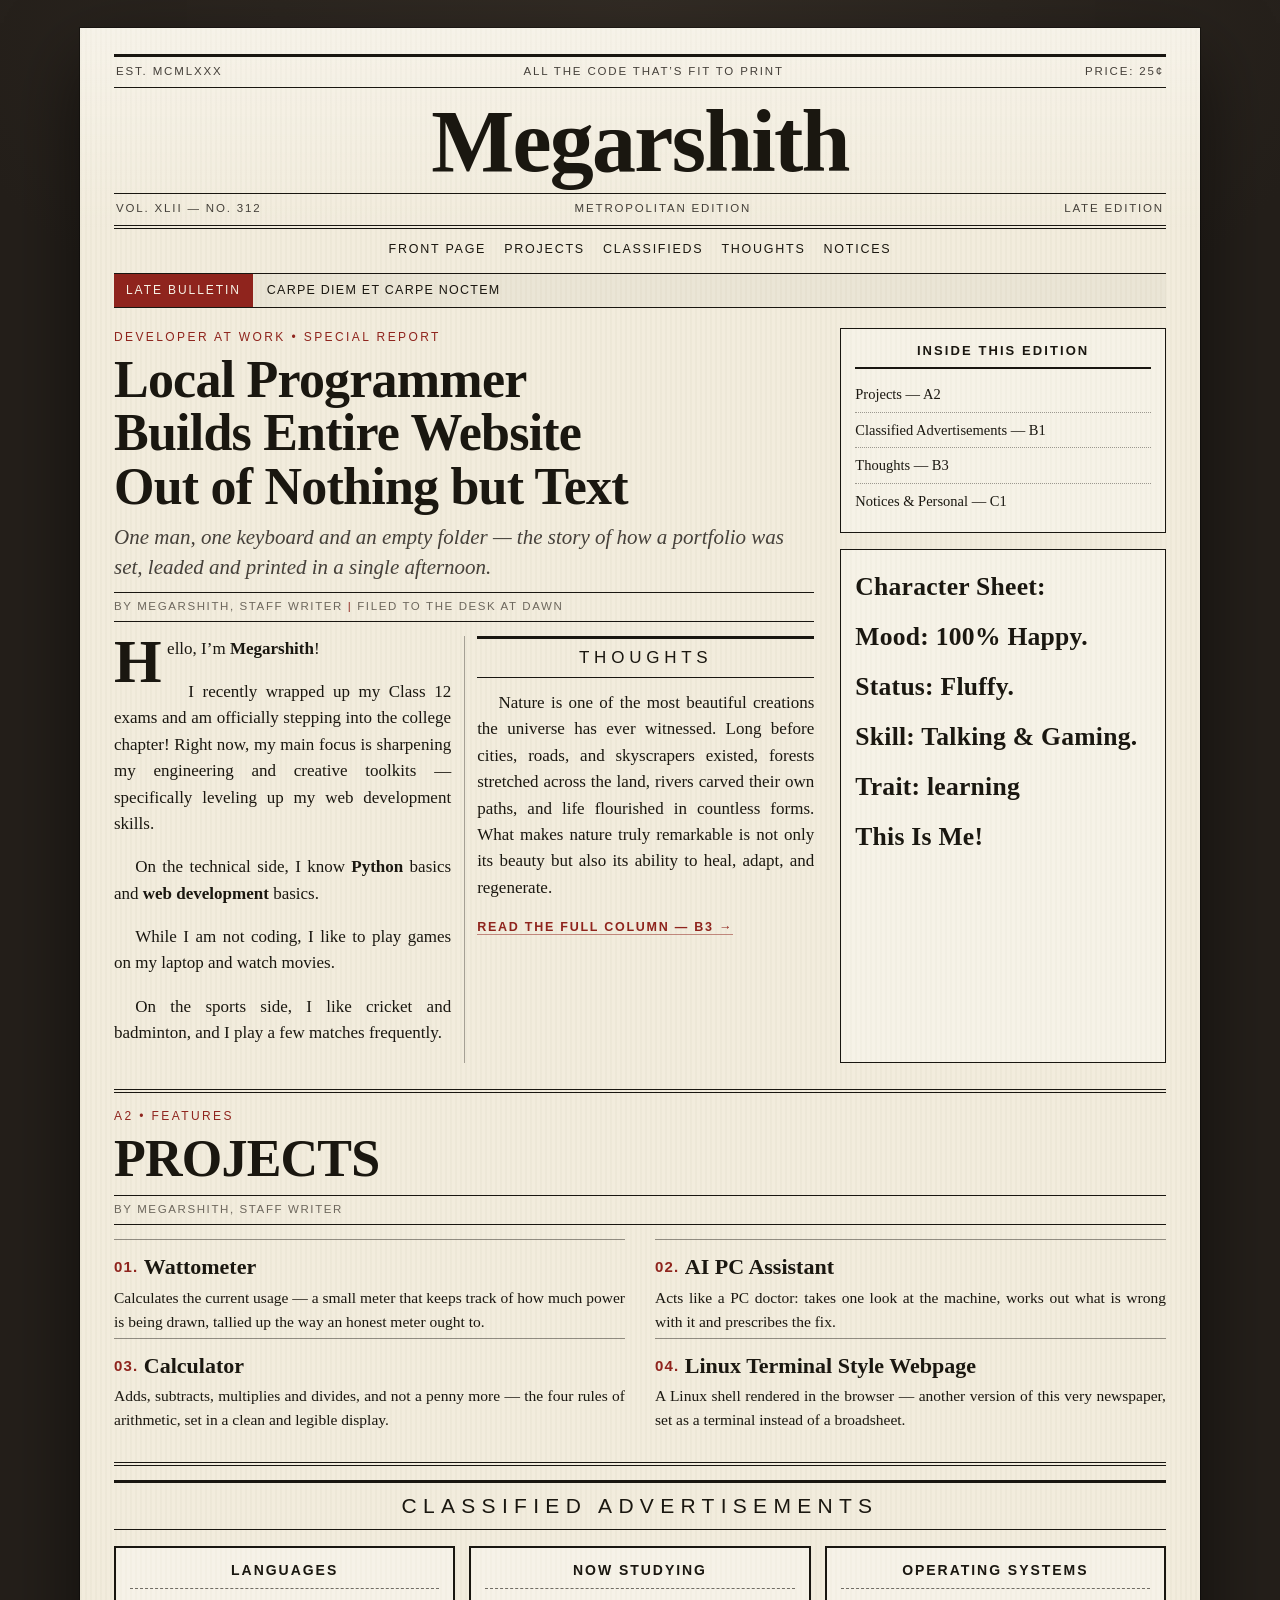
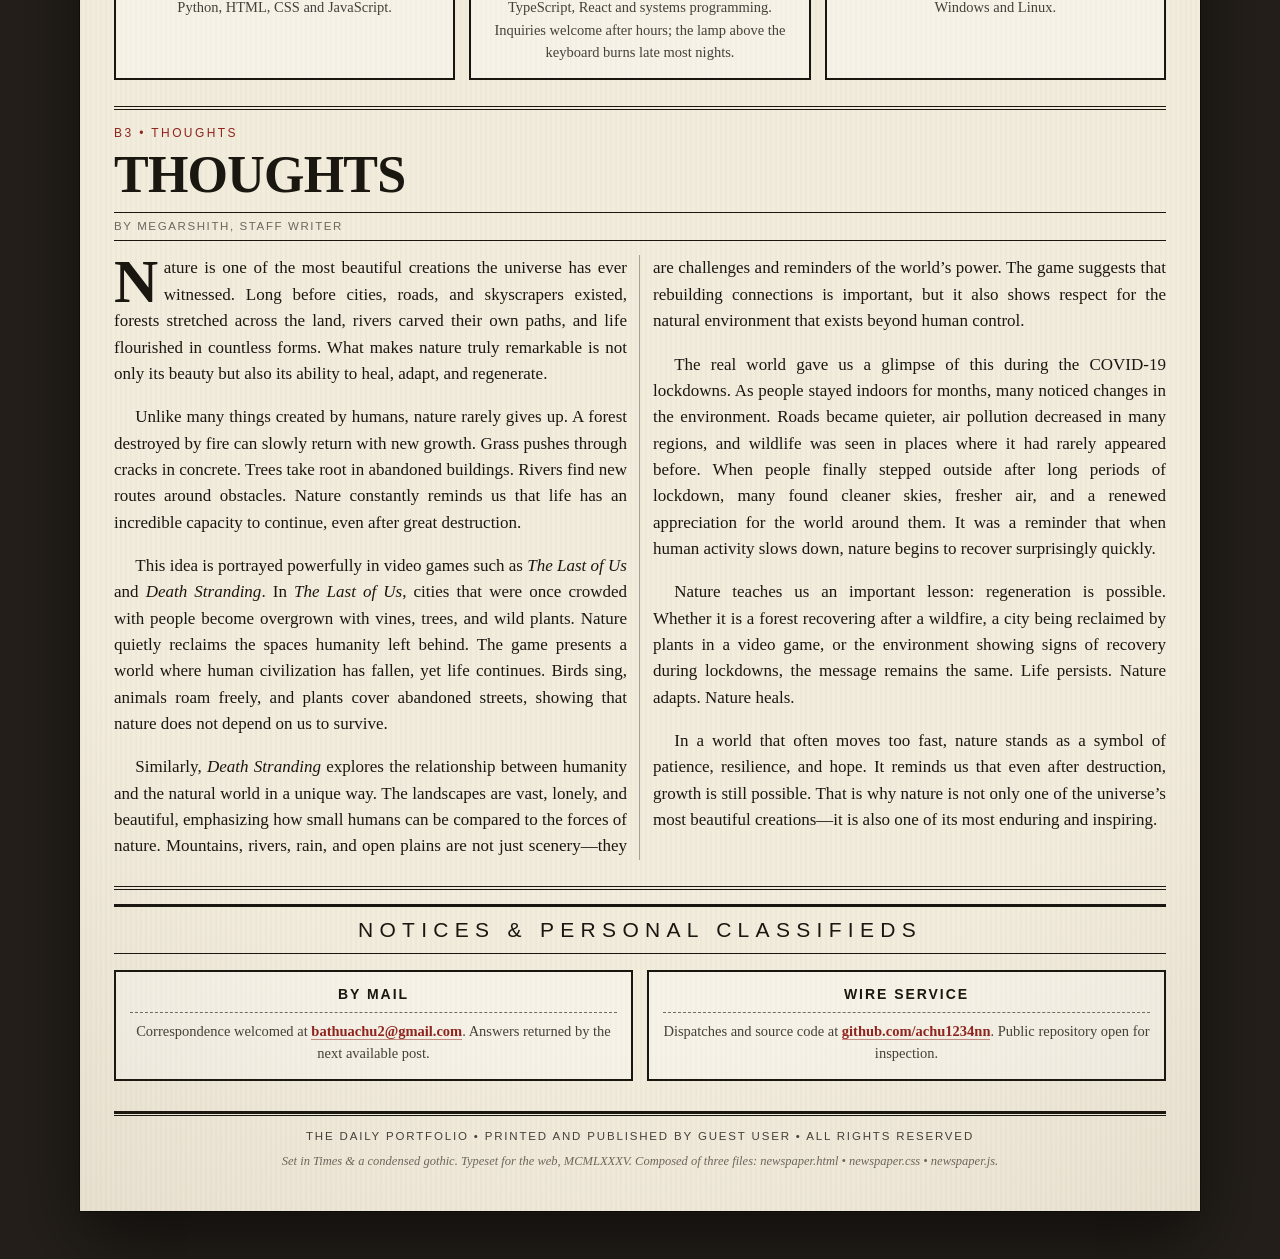
==== index.html @ 81333872 "Add files via upload" ====
<!DOCTYPE html>
<html lang="en">
<head>
  <meta charset="UTF-8" />
  <meta name="viewport" content="width=device-width, initial-scale=1.0" />
  <meta name="description" content="The Daily Portfolio — a portfolio set as an 1980s newspaper." />
  <title>The Daily Portfolio — Late Edition</title>
  <link rel="stylesheet" href="newspaper.css" />
</head>
<body>
  <div class="paper">

    <!-- ============================== MASTHEAD ============================== -->
    <header class="masthead">
      <div class="masthead-rule">
        <span>EST. MCMLXXX</span>
        <span class="center">ALL THE CODE THAT&rsquo;S FIT TO PRINT</span>
        <span>PRICE: 25&cent;</span>
      </div>
      <h1>Megarshith</h1>
      <div class="masthead-sub">
        <span>VOL. XLII &mdash; NO. 312</span>
        <span class="center">METROPOLITAN EDITION</span>
        <span>LATE EDITION</span>
      </div>
    </header>

    <nav class="nav" aria-label="Sections">
      <a href="#front-page">Front Page</a>
      <a href="#projects">Projects</a>
      <a href="#skills">Classifieds</a>
      <a href="#thoughts">Thoughts</a>
      <a href="#contact">Notices</a>
    </nav>

    <!-- ============================ LATE BULLETIN ============================ -->
    <div class="ticker">
      <span class="ticker-label">LATE BULLETIN</span>
      <div class="ticker-window">
        <span class="ticker-text" id="ticker">LOADING THE WIRE&hellip;</span>
      </div>
    </div>

    <main class="page">

      <!-- ============================= LEAD STORY ============================ -->
      <section class="lead" id="front-page">
        <div class="kicker">DEVELOPER AT WORK &bull; SPECIAL REPORT</div>
        <h2 class="headline">Local Programmer Builds Entire Website Out of Nothing but Text</h2>
        <p class="deck">One man, one keyboard and an empty folder &mdash; the story of how a
          portfolio was set, leaded and printed in a single afternoon.</p>
        <div class="byline">By MEGARSHITH, Staff Writer <span class="bar">|</span> Filed to the Desk at Dawn</div>

        <div class="columns">

          <!-- ======================= LEFT COLUMN: ABOUT ======================= -->
          <div class="col">
            <p class="lede">Hello, I&rsquo;m <strong>Megarshith</strong>!</p>

            <p>I recently wrapped up my Class 12 exams and am officially stepping into the college
              chapter! Right now, my main focus is sharpening my engineering and creative
              toolkits &mdash; specifically leveling up my web development skills.</p>

            <p>On the technical side, I know <strong>Python</strong> basics and
              <strong>web development</strong> basics.</p>

            <p>While I am not coding, I like to play games on my laptop and watch movies.</p>

            <p>On the sports side, I like cricket and badminton, and I play a few matches
              frequently.</p>
          </div>

          <!-- ============ RIGHT COLUMN: THOUGHTS (OVERVIEW) ============ -->
          <div class="col">
            <div class="col-head">Thoughts</div>

            <p>Nature is one of the most beautiful creations the universe has ever witnessed.
              Long before cities, roads, and skyscrapers existed, forests stretched across the
              land, rivers carved their own paths, and life flourished in countless forms. What
              makes nature truly remarkable is not only its beauty but also its ability to heal,
              adapt, and regenerate.</p>

            <p class="read-more"><a href="#thoughts">Read the full column &mdash; B3 &rarr;</a></p>
          </div>

        </div>
      </section>

      <!-- ================================ RAIL =============================== -->
      <aside class="rail">
        <div class="box">
          <h3>Inside This Edition</h3>
          <ul class="index-list">
            <li>Projects &mdash; A2</li>
            <li>Classified Advertisements &mdash; B1</li>
            <li>Thoughts &mdash; B3</li>
            <li>Notices &amp; Personal &mdash; C1</li>
          </ul>
        </div>

        <div class="box fill">
          <strong>Character Sheet:<br>
          Mood: 100% Happy.<br>
          Status: Fluffy.<br>
          Skill: Talking &amp; Gaming.<br>
          Trait: learning<br>
          This Is Me!<br>
          </strong>
        </div>

      </aside>

      <!-- ============================== PROJECTS ============================= -->
      <section class="story" id="projects">
        <div class="kicker">A2 &bull; FEATURES</div>
        <h2 class="headline">PROJECTS</h2>
        <div class="byline">By MEGARSHITH, Staff Writer</div>

        <ol class="project-list">
          <li>
            <h3>Wattometer</h3>
            <p>Calculates the current usage &mdash; a small meter that keeps track of how much
              power is being drawn, tallied up the way an honest meter ought to.</p>
          </li>
          <li>
            <h3>AI PC Assistant</h3>
            <p>Acts like a PC doctor: takes one look at the machine, works out what is wrong
              with it and prescribes the fix.</p>
          </li>
          <li>
            <h3>Calculator</h3>
            <p>Adds, subtracts, multiplies and divides, and not a penny more &mdash; the four
              rules of arithmetic, set in a clean and legible display.</p>
          </li>
          <li>
            <h3>Linux Terminal Style Webpage</h3>
            <p>A Linux shell rendered in the browser &mdash; another version of this very
              newspaper, set as a terminal instead of a broadsheet.</p>
          </li>
        </ol>
      </section>

      <!-- ============================= CLASSIFIEDS =========================== -->
      <section class="classifieds" id="skills">
        <div class="section-head"><span>CLASSIFIED ADVERTISEMENTS</span></div>
        <div class="ads">
          <div class="ad">
            <h4>LANGUAGES</h4>
            <p>Python, HTML, CSS and JavaScript.</p>
          </div>
          <div class="ad">
            <h4>NOW STUDYING</h4>
            <p>TypeScript, React and systems programming. Inquiries welcome after hours; the lamp
              above the keyboard burns late most nights.</p>
          </div>
          <div class="ad">
            <h4>OPERATING SYSTEMS</h4>
            <p>Windows and Linux.</p>
          </div>
        </div>
      </section>

      <!-- ============================== THOUGHTS ============================= -->
      <section class="story" id="thoughts">
        <div class="kicker">B3 &bull; THOUGHTS</div>
        <h2 class="headline">THOUGHTS</h2>
        <div class="byline">By MEGARSHITH, Staff Writer</div>

        <div class="thoughts-body">
          <p>Nature is one of the most beautiful creations the universe has ever witnessed. Long
            before cities, roads, and skyscrapers existed, forests stretched across the land,
            rivers carved their own paths, and life flourished in countless forms. What makes
            nature truly remarkable is not only its beauty but also its ability to heal, adapt,
            and regenerate.</p>

          <p>Unlike many things created by humans, nature rarely gives up. A forest destroyed by
            fire can slowly return with new growth. Grass pushes through cracks in concrete.
            Trees take root in abandoned buildings. Rivers find new routes around obstacles.
            Nature constantly reminds us that life has an incredible capacity to continue, even
            after great destruction.</p>

          <p>This idea is portrayed powerfully in video games such as <em>The Last of Us</em> and
            <em>Death Stranding</em>. In <em>The Last of Us</em>, cities that were once crowded
            with people become overgrown with vines, trees, and wild plants. Nature quietly
            reclaims the spaces humanity left behind. The game presents a world where human
            civilization has fallen, yet life continues. Birds sing, animals roam freely, and
            plants cover abandoned streets, showing that nature does not depend on us to
            survive.</p>

          <p>Similarly, <em>Death Stranding</em> explores the relationship between humanity and
            the natural world in a unique way. The landscapes are vast, lonely, and beautiful,
            emphasizing how small humans can be compared to the forces of nature. Mountains,
            rivers, rain, and open plains are not just scenery&mdash;they are challenges and
            reminders of the world&rsquo;s power. The game suggests that rebuilding connections
            is important, but it also shows respect for the natural environment that exists
            beyond human control.</p>

          <p>The real world gave us a glimpse of this during the COVID-19 lockdowns. As people
            stayed indoors for months, many noticed changes in the environment. Roads became
            quieter, air pollution decreased in many regions, and wildlife was seen in places
            where it had rarely appeared before. When people finally stepped outside after long
            periods of lockdown, many found cleaner skies, fresher air, and a renewed
            appreciation for the world around them. It was a reminder that when human activity
            slows down, nature begins to recover surprisingly quickly.</p>

          <p>Nature teaches us an important lesson: regeneration is possible. Whether it is a
            forest recovering after a wildfire, a city being reclaimed by plants in a video
            game, or the environment showing signs of recovery during lockdowns, the message
            remains the same. Life persists. Nature adapts. Nature heals.</p>

          <p>In a world that often moves too fast, nature stands as a symbol of patience,
            resilience, and hope. It reminds us that even after destruction, growth is still
            possible. That is why nature is not only one of the universe&rsquo;s most beautiful
            creations&mdash;it is also one of its most enduring and inspiring.</p>
        </div>
      </section>

      <!-- ============================== CONTACT ============================== -->
      <section class="contact" id="contact">
        <div class="section-head"><span>NOTICES &amp; PERSONAL CLASSIFIEDS</span></div>
        <div class="ads">
          <div class="ad notice">
            <h4>BY MAIL</h4>
            <p>Correspondence welcomed at
              <a href="mailto:bathuachu2@gmail.com">bathuachu2@gmail.com</a>. Answers returned by the
              next available post.</p>
          </div>
          <div class="ad notice">
            <h4>WIRE SERVICE</h4>
            <p>Dispatches and source code at
              <a href="https://github.com/achu1234nn" target="_blank" rel="noopener noreferrer">github.com/achu1234nn</a>.
              Public repository open for inspection.</p>
          </div>
        </div>
      </section>

    </main>

    <!-- =============================== FOOTER =============================== -->
    <footer class="footer">
      <div class="footer-rule"></div>
      <p>THE DAILY PORTFOLIO &bull; PRINTED AND PUBLISHED BY GUEST USER &bull; ALL RIGHTS RESERVED</p>
      <p class="small">Set in Times &amp; a condensed gothic. Typeset for the web, MCMLXXXV.
        Composed of three files: newspaper.html &bull; newspaper.css &bull; newspaper.js.</p>
    </footer>

  </div>

  <script src="newspaper.js"></script>
</body>
</html>
---- newspaper.css ----
/* ============================================================
   The Daily Portfolio — 1980s newspaper theme
   ============================================================ */

:root {
  --ink: #1a1710;
  --ink-soft: #45403a;
  --ink-faint: #6d675d;
  --paper: #f2ecdd;
  --paper-2: #ebe4d3;
  --rule: #191610;
  --stamp: #8f241d;
  --desk: #241f1a;

  --serif: Georgia, "Times New Roman", Times, serif;
  --gothic: Impact, Haettenschweiler, "Franklin Gothic Medium",
    "Arial Narrow", "Arial Narrow Bold", sans-serif;
}

* { box-sizing: border-box; }

html { scroll-behavior: smooth; }

body {
  margin: 0;
  padding: 28px 16px 48px;
  background:
    radial-gradient(1200px 700px at 50% 0%, #322b24 0%, var(--desk) 60%),
    var(--desk);
  color: var(--ink);
  font-family: var(--serif);
  font-size: 17px;
  line-height: 1.55;
  -webkit-font-smoothing: antialiased;
}

::selection { background: rgba(143, 36, 29, 0.25); }

a { color: var(--ink); }

/* --------------------------------- PAPER --------------------------------- */
.paper {
  max-width: 1120px;
  margin: 0 auto;
  padding: 26px 34px 34px;
  background:
    linear-gradient(180deg, rgba(255, 255, 255, 0.35), transparent 200px),
    repeating-linear-gradient(90deg, rgba(120, 105, 70, 0.035) 0 2px, transparent 2px 5px),
    var(--paper);
  box-shadow:
    0 30px 70px rgba(0, 0, 0, 0.55),
    0 0 0 1px rgba(0, 0, 0, 0.35);
  position: relative;
}

.paper::after {
  content: "";
  position: absolute;
  inset: 0;
  pointer-events: none;
  background: radial-gradient(120% 90% at 50% 40%, transparent 60%, rgba(90, 75, 45, 0.16) 100%);
}

/* -------------------------------- MASTHEAD ------------------------------- */
.masthead { text-align: center; }

.masthead-rule,
.masthead-sub {
  display: flex;
  justify-content: space-between;
  align-items: center;
  gap: 12px;
  font-family: var(--gothic);
  font-size: 11.5px;
  letter-spacing: 0.16em;
  text-transform: uppercase;
  color: var(--ink-soft);
}

.masthead-rule {
  border-top: 3px solid var(--rule);
  border-bottom: 1px solid var(--rule);
  padding: 6px 2px;
}

.masthead-sub {
  border-top: 1px solid var(--rule);
  border-bottom: 4px double var(--rule);
  padding: 6px 2px 7px;
}

.center { flex: 1; text-align: center; }

.masthead h1 {
  margin: 12px 0 10px;
  font-size: clamp(42px, 8vw, 88px);
  line-height: 0.95;
  font-weight: 700;
  letter-spacing: -0.02em;
  text-transform: none;
}

/* ---------------------------------- NAV ---------------------------------- */
.nav {
  display: flex;
  flex-wrap: wrap;
  align-items: center;
  justify-content: center;
  gap: 4px 18px;
  padding: 9px 0;
  border-bottom: 1px solid var(--rule);
  font-family: var(--gothic);
  font-size: 12.5px;
  letter-spacing: 0.14em;
  text-transform: uppercase;
}

.nav a {
  text-decoration: none;
  padding: 2px 0;
  border-bottom: 2px solid transparent;
  transition: border-color 0.15s ease, color 0.15s ease;
}

.nav a:hover,
.nav a:focus-visible {
  color: var(--stamp);
  border-bottom-color: var(--stamp);
  outline: none;
}

/* --------------------------------- TICKER -------------------------------- */
.ticker {
  display: flex;
  align-items: stretch;
  border-bottom: 1px solid var(--rule);
  background: rgba(0, 0, 0, 0.03);
}

.ticker-label {
  font-family: var(--gothic);
  font-size: 12px;
  letter-spacing: 0.16em;
  background: var(--stamp);
  color: #f7f2e6;
  padding: 7px 12px;
  white-space: nowrap;
}

.ticker-window {
  flex: 1;
  overflow: hidden;
  display: flex;
  align-items: center;
}

.ticker-text {
  font-family: var(--gothic);
  font-size: 12.5px;
  letter-spacing: 0.1em;
  text-transform: uppercase;
  color: var(--ink);
  padding: 7px 14px;
  white-space: nowrap;
  opacity: 1;
  transition: opacity 0.35s ease;
}

.ticker-text.fading { opacity: 0; }

/* ---------------------------------- PAGE --------------------------------- */
/* keep an inch of air above a section when an anchor link jumps to it */
section[id] { scroll-margin-top: 1in; }

.page {
  display: grid;
  grid-template-columns: minmax(0, 2.15fr) minmax(0, 1fr);
  gap: 0 26px;
  padding-top: 20px;
}

.lead { grid-column: 1; min-width: 0; }
.rail {
  grid-column: 2;
  min-width: 0;
  display: flex;
  flex-direction: column;
}

.story,
.classifieds,
.contact {
  grid-column: 1 / -1;
  margin-top: 26px;
  padding-top: 14px;
  border-top: 4px double var(--rule);
}

/* ------------------------------- TYPOGRAPHY ------------------------------ */
.kicker {
  font-family: var(--gothic);
  font-size: 12px;
  letter-spacing: 0.2em;
  text-transform: uppercase;
  color: var(--stamp);
  margin-bottom: 6px;
}

.headline {
  margin: 0 0 10px;
  font-size: clamp(30px, 4.4vw, 52px);
  line-height: 1.03;
  font-weight: 700;
  letter-spacing: -0.015em;
  text-wrap: balance;
}

.deck {
  font-size: clamp(17px, 2vw, 21px);
  font-style: italic;
  color: var(--ink-soft);
  margin: 0 0 10px;
  line-height: 1.4;
}

.byline {
  font-family: var(--gothic);
  font-size: 11.5px;
  letter-spacing: 0.14em;
  text-transform: uppercase;
  color: var(--ink-faint);
  border-top: 1px solid var(--rule);
  border-bottom: 1px solid var(--rule);
  padding: 5px 0;
  margin-bottom: 14px;
}

.byline .bar { color: var(--stamp); }

.columns {
  display: grid;
  grid-template-columns: 1fr 1fr;
  column-gap: 26px;
  position: relative;
  text-align: justify;
  hyphens: auto;
}

/* hairline rule down the centre of the 26px gutter */
.columns::after {
  content: "";
  position: absolute;
  top: 0;
  bottom: 0;
  left: 50%;
  width: 1px;
  background: rgba(25, 22, 16, 0.35);
}

.col { min-width: 0; }

.columns p { margin: 0 0 1em; }

.columns .col > p:not(:first-child) { text-indent: 1.25em; }

.lede { text-indent: 0 !important; }

.lede::first-letter {
  float: left;
  font-size: 3.6em;
  line-height: 0.78;
  font-weight: 700;
  padding: 0.04em 0.09em 0 0;
  color: var(--ink);
}

/* --------------------------- COLUMN HEAD / MORE -------------------------- */
.col-head {
  font-family: var(--gothic);
  font-size: clamp(14px, 1.6vw, 17px);
  letter-spacing: 0.28em;
  text-transform: uppercase;
  text-align: center;
  border-top: 3px solid var(--rule);
  border-bottom: 1px solid var(--rule);
  padding: 6px 0;
  margin-bottom: 12px;
}

.read-more {
  text-indent: 0 !important;
  margin: 0;
  font-family: var(--gothic);
  font-size: 12.5px;
  letter-spacing: 0.14em;
  text-transform: uppercase;
}

.read-more a {
  color: var(--stamp);
  font-weight: 700;
  text-decoration: none;
  border-bottom: 1px solid rgba(143, 36, 29, 0.5);
}

.read-more a:hover { background: rgba(143, 36, 29, 0.12); }

/* ---------------------------------- RAIL --------------------------------- */
.rail > * + * { margin-top: 16px; }

/* stretches a box to soak up the leftover space in the rail */
.box.fill {
  flex: 1 1 auto;
  display: flex;
  flex-direction: column;
}

.box.fill > strong {
  flex: 1 1 auto;
  font-size: clamp(20px, 2vw, 26px);
  line-height: 1.95;
  letter-spacing: 0.01em;
}

.box {
  border: 1px solid var(--rule);
  padding: 12px 14px 14px;
  background: rgba(255, 255, 255, 0.28);
}

.box h3 {
  margin: 0 0 8px;
  font-family: var(--gothic);
  font-size: 13px;
  letter-spacing: 0.16em;
  text-transform: uppercase;
  text-align: center;
  border-bottom: 2px solid var(--rule);
  padding-bottom: 6px;
}

.index-list {
  list-style: none;
  margin: 0;
  padding: 0;
  font-size: 14.5px;
}

.index-list li {
  padding: 6px 0;
  border-bottom: 1px dotted rgba(25, 22, 16, 0.4);
}

.index-list li:last-child { border-bottom: none; }

/* -------------------------------- PROJECTS ------------------------------- */
.project-list {
  list-style: none;
  counter-reset: proj;
  margin: 0;
  padding: 0;
  display: grid;
  grid-template-columns: repeat(2, minmax(0, 1fr));
  gap: 0 30px;
}

.project-list li {
  counter-increment: proj;
  padding: 14px 0 4px;
  border-top: 1px solid rgba(25, 22, 16, 0.45);
}

.project-list h3 {
  margin: 0 0 6px;
  font-size: 22px;
  line-height: 1.15;
  font-weight: 700;
}

.project-list h3::before {
  content: counter(proj, decimal-leading-zero) ". ";
  font-family: var(--gothic);
  font-size: 15px;
  letter-spacing: 0.08em;
  color: var(--stamp);
  vertical-align: 0.12em;
}

.project-list p {
  margin: 0;
  font-size: 15.5px;
  text-align: justify;
  hyphens: auto;
}

code {
  font-family: "SFMono-Regular", Consolas, "Liberation Mono", Menlo, monospace;
  font-size: 0.9em;
  background: rgba(25, 22, 16, 0.09);
  padding: 1px 5px;
  border-radius: 2px;
}

/* ------------------------- SECTION HEAD / CLASSIFIEDS -------------------- */
.section-head {
  text-align: center;
  border-top: 3px solid var(--rule);
  border-bottom: 1px solid var(--rule);
  padding: 7px 0;
  margin-bottom: 16px;
}

.section-head span {
  font-family: var(--gothic);
  font-size: clamp(15px, 2.4vw, 21px);
  letter-spacing: 0.3em;
  text-transform: uppercase;
}

.ads {
  display: grid;
  grid-template-columns: repeat(auto-fit, minmax(220px, 1fr));
  gap: 14px;
}

.ad {
  border: 2px solid var(--rule);
  padding: 12px 14px 14px;
  background: rgba(255, 255, 255, 0.3);
  transition: transform 0.15s ease, box-shadow 0.15s ease;
}

.ad:hover {
  transform: translateY(-2px);
  box-shadow: 3px 4px 0 rgba(25, 22, 16, 0.85);
}

.ad.wide,
.ad.notice { grid-column: span 1; }

.ad h4 {
  margin: 0 0 7px;
  font-family: var(--gothic);
  font-size: 14px;
  letter-spacing: 0.14em;
  text-transform: uppercase;
  text-align: center;
  border-bottom: 1px dashed rgba(25, 22, 16, 0.6);
  padding-bottom: 6px;
}

.ad p {
  margin: 0;
  font-size: 14.5px;
  text-align: center;
  color: var(--ink-soft);
}

.ad a {
  color: var(--stamp);
  font-weight: 700;
  text-decoration: none;
  border-bottom: 1px solid rgba(143, 36, 29, 0.5);
}

.ad a:hover { background: rgba(143, 36, 29, 0.12); }


/* -------------------------------- THOUGHTS ------------------------------- */
.thoughts-body {
  column-count: 2;
  column-gap: 26px;
  column-rule: 1px solid rgba(25, 22, 16, 0.35);
  text-align: justify;
  hyphens: auto;
}

.thoughts-body p { margin: 0 0 1em; }

.thoughts-body p:not(:first-child) { text-indent: 1.25em; }

.thoughts-body p:first-child::first-letter {
  float: left;
  font-size: 3.6em;
  line-height: 0.78;
  font-weight: 700;
  padding: 0.04em 0.09em 0 0;
  color: var(--ink);
}

/* --------------------------------- FOOTER -------------------------------- */
.footer {
  margin-top: 30px;
  text-align: center;
}

.footer-rule {
  border-top: 3px solid var(--rule);
  border-bottom: 1px solid var(--rule);
  height: 5px;
  margin-bottom: 12px;
}

.footer p {
  margin: 0 0 6px;
  font-family: var(--gothic);
  font-size: 11.5px;
  letter-spacing: 0.16em;
  text-transform: uppercase;
  color: var(--ink-soft);
}

.footer .small {
  font-family: var(--serif);
  font-size: 12.5px;
  letter-spacing: normal;
  text-transform: none;
  font-style: italic;
  color: var(--ink-faint);
}

/* ------------------------------- RESPONSIVE ------------------------------ */
@media (max-width: 900px) {
  .page { grid-template-columns: minmax(0, 1fr); gap: 0; }
  .lead, .rail { grid-column: 1; }
  .rail { margin-top: 22px; }
  .project-list { grid-template-columns: minmax(0, 1fr); }
}

@media (max-width: 620px) {
  body { padding: 12px 8px 30px; font-size: 16px; }
  .paper { padding: 18px 16px 24px; }
  .columns { grid-template-columns: minmax(0, 1fr); row-gap: 4px; }
  .columns::after { display: none; }
  .columns .col + .col {
    border-top: 1px solid rgba(25, 22, 16, 0.35);
    padding-top: 12px;
    margin-top: 4px;
  }
  .masthead-rule .center,
  .masthead-sub .center { display: none; }
  .thoughts-body { column-count: 1; }
}

/* ---------------------------------- PRINT -------------------------------- */
@media print {
  body {
    background: #fff;
    padding: 0;
    font-size: 11pt;
  }
  .paper {
    box-shadow: none;
    background: #fff;
    max-width: none;
    padding: 0;
  }
  .paper::after { display: none; }
  .nav, .ticker { display: none !important; }
  .page { grid-template-columns: 1fr 1fr; }
  .ad:hover { transform: none; box-shadow: none; }
  a { text-decoration: none; color: inherit; }
}
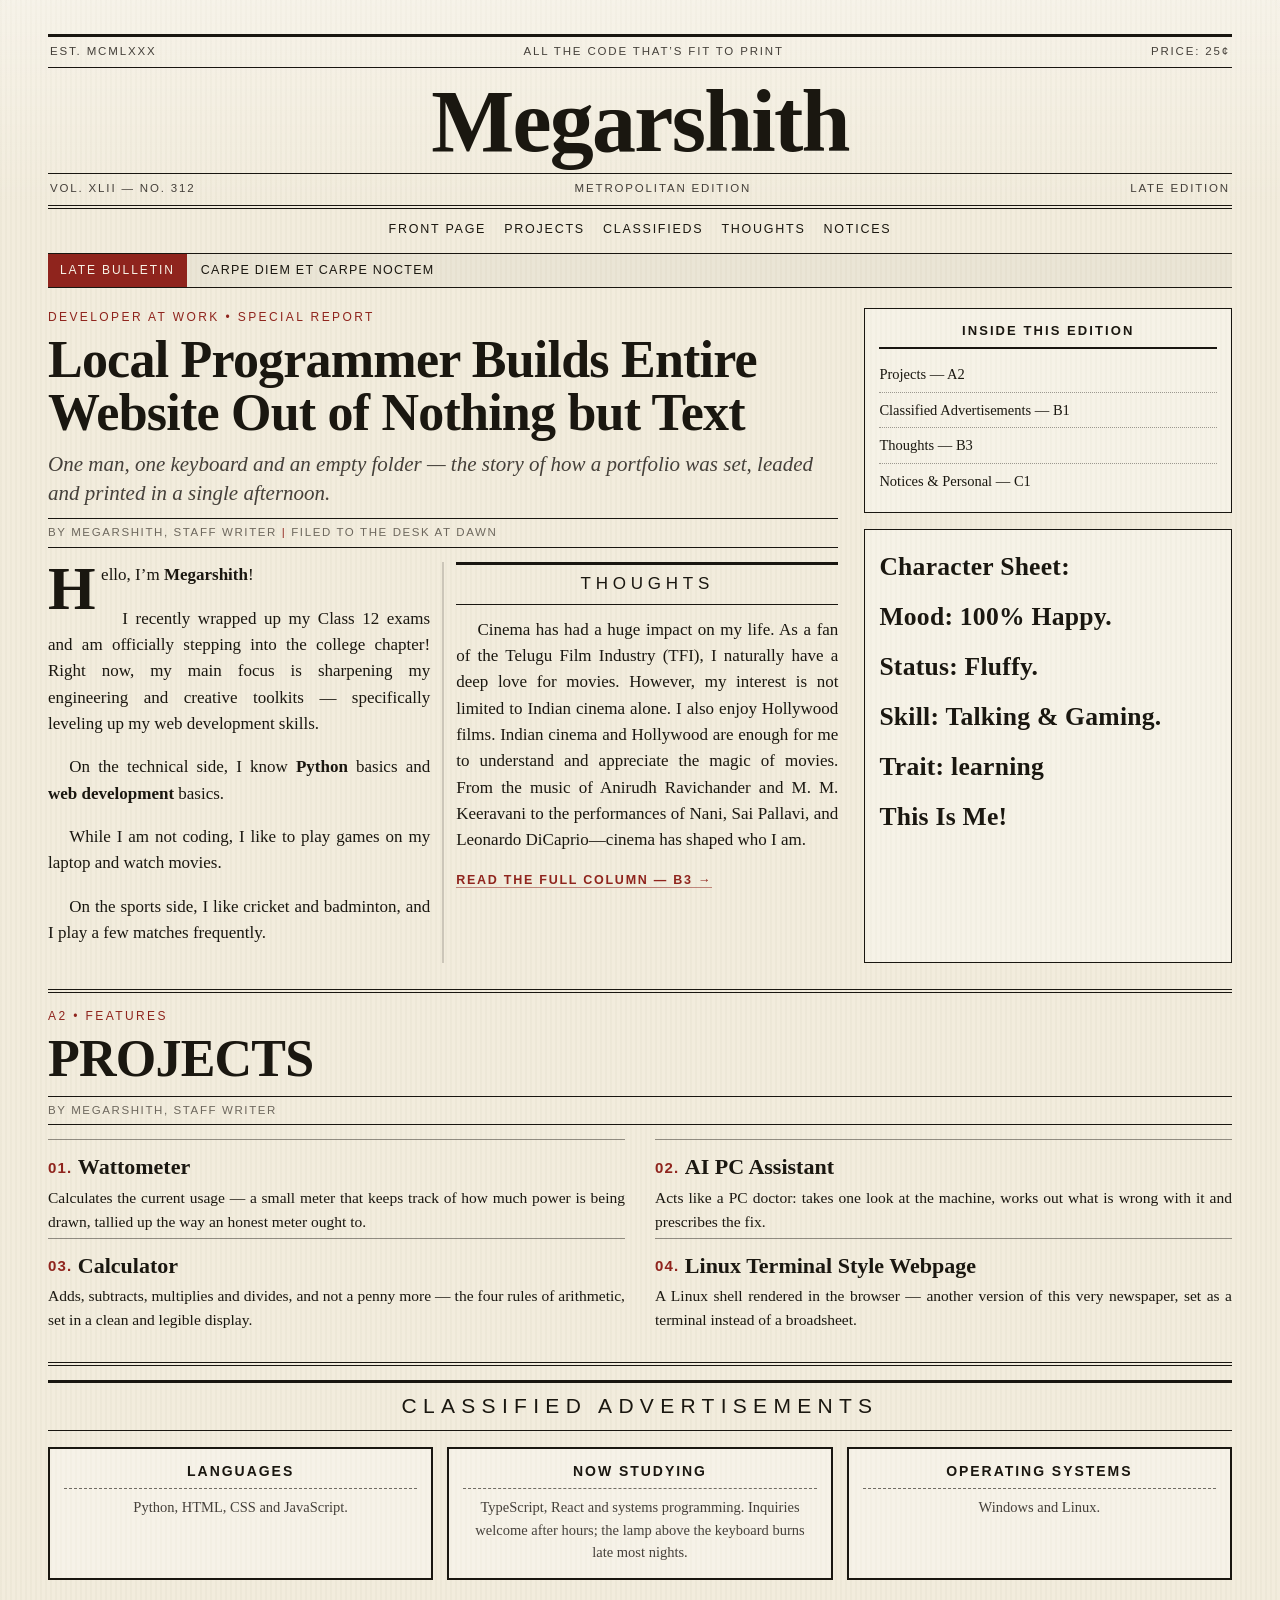
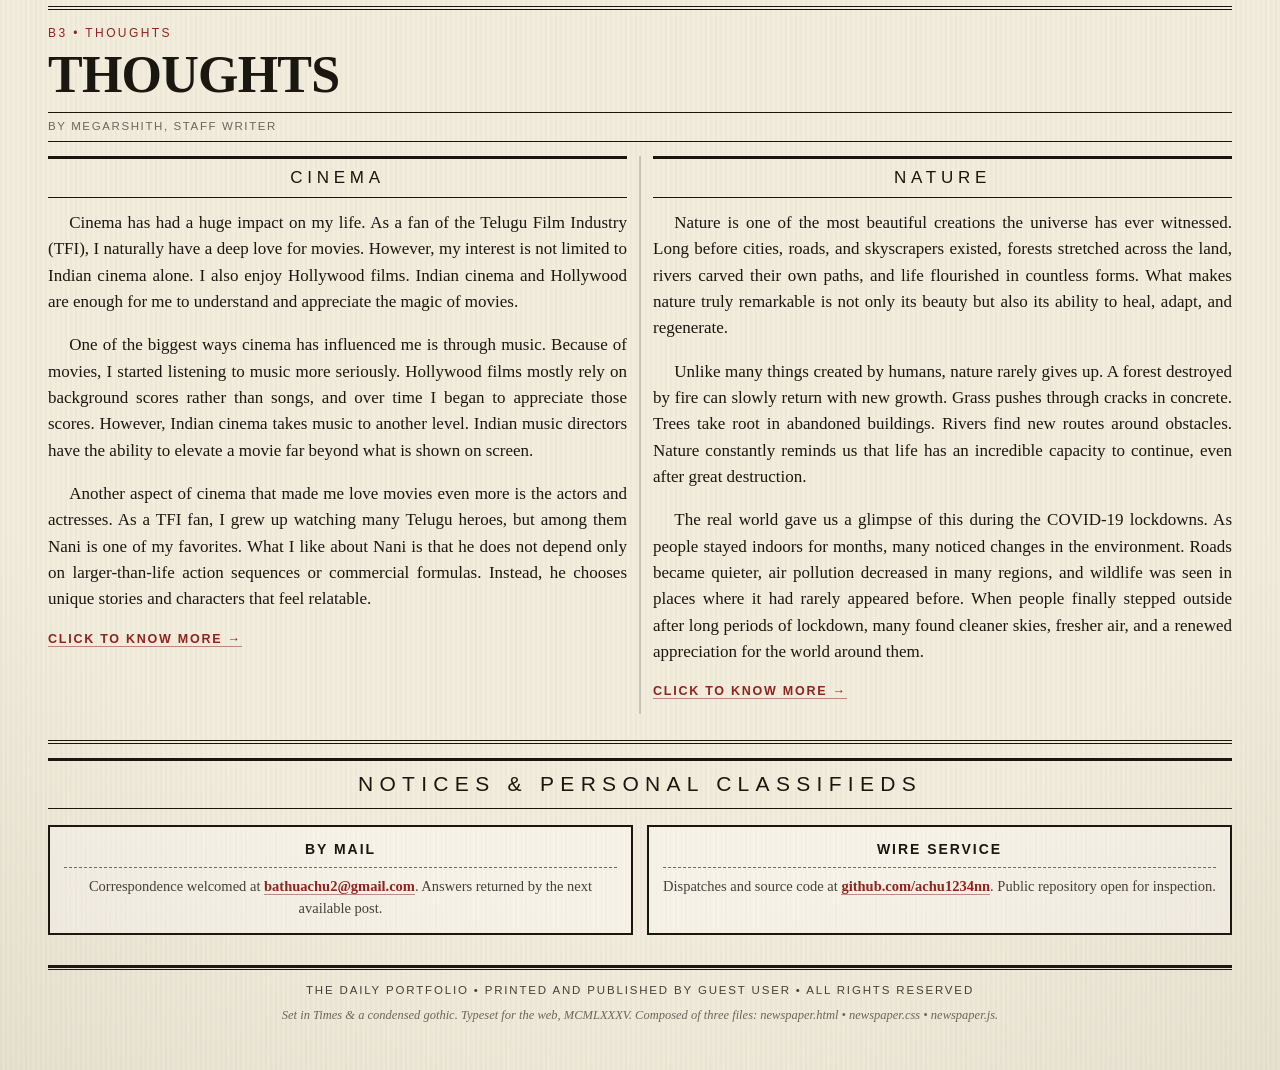
==== commit b5370143: "Add files via upload" ====
--- a/index.html
+++ b/index.html
@@ -74,13 +74,14 @@
           <div class="col">
             <div class="col-head">Thoughts</div>
 
-            <p>Nature is one of the most beautiful creations the universe has ever witnessed.
-              Long before cities, roads, and skyscrapers existed, forests stretched across the
-              land, rivers carved their own paths, and life flourished in countless forms. What
-              makes nature truly remarkable is not only its beauty but also its ability to heal,
-              adapt, and regenerate.</p>
-
-            <p class="read-more"><a href="#thoughts">Read the full column &mdash; B3 &rarr;</a></p>
+            <p>Cinema has had a huge impact on my life. As a fan of the Telugu Film Industry
+              (TFI), I naturally have a deep love for movies. However, my interest is not
+              limited to Indian cinema alone. I also enjoy Hollywood films. Indian cinema and
+              Hollywood are enough for me to understand and appreciate the magic of movies.
+              From the music of Anirudh Ravichander and M. M. Keeravani to the performances of
+              Nani, Sai Pallavi, and Leonardo DiCaprio&mdash;cinema has shaped who I am.</p>
+
+            <p class="read-more"><a href="blog.html">Read the full column &mdash; B3 &rarr;</a></p>
           </div>
 
         </div>
@@ -166,52 +167,59 @@
         <h2 class="headline">THOUGHTS</h2>
         <div class="byline">By MEGARSHITH, Staff Writer</div>
 
-        <div class="thoughts-body">
-          <p>Nature is one of the most beautiful creations the universe has ever witnessed. Long
-            before cities, roads, and skyscrapers existed, forests stretched across the land,
-            rivers carved their own paths, and life flourished in countless forms. What makes
-            nature truly remarkable is not only its beauty but also its ability to heal, adapt,
-            and regenerate.</p>
-
-          <p>Unlike many things created by humans, nature rarely gives up. A forest destroyed by
-            fire can slowly return with new growth. Grass pushes through cracks in concrete.
-            Trees take root in abandoned buildings. Rivers find new routes around obstacles.
-            Nature constantly reminds us that life has an incredible capacity to continue, even
-            after great destruction.</p>
-
-          <p>This idea is portrayed powerfully in video games such as <em>The Last of Us</em> and
-            <em>Death Stranding</em>. In <em>The Last of Us</em>, cities that were once crowded
-            with people become overgrown with vines, trees, and wild plants. Nature quietly
-            reclaims the spaces humanity left behind. The game presents a world where human
-            civilization has fallen, yet life continues. Birds sing, animals roam freely, and
-            plants cover abandoned streets, showing that nature does not depend on us to
-            survive.</p>
-
-          <p>Similarly, <em>Death Stranding</em> explores the relationship between humanity and
-            the natural world in a unique way. The landscapes are vast, lonely, and beautiful,
-            emphasizing how small humans can be compared to the forces of nature. Mountains,
-            rivers, rain, and open plains are not just scenery&mdash;they are challenges and
-            reminders of the world&rsquo;s power. The game suggests that rebuilding connections
-            is important, but it also shows respect for the natural environment that exists
-            beyond human control.</p>
-
-          <p>The real world gave us a glimpse of this during the COVID-19 lockdowns. As people
-            stayed indoors for months, many noticed changes in the environment. Roads became
-            quieter, air pollution decreased in many regions, and wildlife was seen in places
-            where it had rarely appeared before. When people finally stepped outside after long
-            periods of lockdown, many found cleaner skies, fresher air, and a renewed
-            appreciation for the world around them. It was a reminder that when human activity
-            slows down, nature begins to recover surprisingly quickly.</p>
-
-          <p>Nature teaches us an important lesson: regeneration is possible. Whether it is a
-            forest recovering after a wildfire, a city being reclaimed by plants in a video
-            game, or the environment showing signs of recovery during lockdowns, the message
-            remains the same. Life persists. Nature adapts. Nature heals.</p>
-
-          <p>In a world that often moves too fast, nature stands as a symbol of patience,
-            resilience, and hope. It reminds us that even after destruction, growth is still
-            possible. That is why nature is not only one of the universe&rsquo;s most beautiful
-            creations&mdash;it is also one of its most enduring and inspiring.</p>
+        <!-- ==================== FIRST THOUGHT: CINEMA ======================= -->
+        <div class="columns">
+
+          <!-- ------------------------ FIRST SIDE --------------------------- -->
+          <div class="col">
+            <div class="col-head">Cinema</div>
+
+            <p>Cinema has had a huge impact on my life. As a fan of the Telugu Film Industry
+              (TFI), I naturally have a deep love for movies. However, my interest is not
+              limited to Indian cinema alone. I also enjoy Hollywood films. Indian cinema and
+              Hollywood are enough for me to understand and appreciate the magic of movies.</p>
+
+            <p>One of the biggest ways cinema has influenced me is through music. Because of
+              movies, I started listening to music more seriously. Hollywood films mostly rely on
+              background scores rather than songs, and over time I began to appreciate those
+              scores. However, Indian cinema takes music to another level. Indian music directors
+              have the ability to elevate a movie far beyond what is shown on screen.</p>
+
+            <p>Another aspect of cinema that made me love movies even more is the actors and
+              actresses. As a TFI fan, I grew up watching many Telugu heroes, but among them
+              Nani is one of my favorites. What I like about Nani is that he does not depend
+              only on larger-than-life action sequences or commercial formulas. Instead, he
+              chooses unique stories and characters that feel relatable.</p>
+
+            <p class="read-more"><a href="blog.html">Click to know more &rarr;</a></p>
+          </div>
+
+          <!-- ------------------------ SECOND SIDE: NATURE ----------------- -->
+          <div class="col">
+            <div class="col-head">Nature</div>
+
+            <p>Nature is one of the most beautiful creations the universe has ever witnessed.
+              Long before cities, roads, and skyscrapers existed, forests stretched across the
+              land, rivers carved their own paths, and life flourished in countless forms. What
+              makes nature truly remarkable is not only its beauty but also its ability to heal,
+              adapt, and regenerate.</p>
+
+            <p>Unlike many things created by humans, nature rarely gives up. A forest destroyed by
+              fire can slowly return with new growth. Grass pushes through cracks in concrete.
+              Trees take root in abandoned buildings. Rivers find new routes around obstacles.
+              Nature constantly reminds us that life has an incredible capacity to continue, even
+              after great destruction.</p>
+
+            <p>The real world gave us a glimpse of this during the COVID-19 lockdowns. As people
+              stayed indoors for months, many noticed changes in the environment. Roads became
+              quieter, air pollution decreased in many regions, and wildlife was seen in places
+              where it had rarely appeared before. When people finally stepped outside after long
+              periods of lockdown, many found cleaner skies, fresher air, and a renewed
+              appreciation for the world around them.</p>
+
+            <p class="read-more"><a href="blogs.html">Click to know more &rarr;</a></p>
+          </div>
+
         </div>
       </section>
 
--- a/newspaper.css
+++ b/newspaper.css
@@ -23,10 +23,8 @@
 
 body {
   margin: 0;
-  padding: 28px 16px 48px;
-  background:
-    radial-gradient(1200px 700px at 50% 0%, #322b24 0%, var(--desk) 60%),
-    var(--desk);
+  padding: 0;
+  background: var(--paper);
   color: var(--ink);
   font-family: var(--serif);
   font-size: 17px;
@@ -40,16 +38,16 @@
 
 /* --------------------------------- PAPER --------------------------------- */
 .paper {
-  max-width: 1120px;
-  margin: 0 auto;
-  padding: 26px 34px 34px;
+  width: 100%;
+  max-width: 100%;
+  min-height: 100vh;
+  margin: 0;
+  padding: clamp(16px, 3vw, 34px) clamp(20px, 4vw, 48px) clamp(20px, 3vw, 40px);
   background:
     linear-gradient(180deg, rgba(255, 255, 255, 0.35), transparent 200px),
     repeating-linear-gradient(90deg, rgba(120, 105, 70, 0.035) 0 2px, transparent 2px 5px),
     var(--paper);
-  box-shadow:
-    0 30px 70px rgba(0, 0, 0, 0.55),
-    0 0 0 1px rgba(0, 0, 0, 0.35);
+  box-shadow: none;
   position: relative;
 }
 
@@ -253,6 +251,7 @@
   top: 0;
   bottom: 0;
   left: 50%;
+  transform: translateX(-50%);
   width: 1px;
   background: rgba(25, 22, 16, 0.35);
 }
@@ -304,6 +303,9 @@
 }
 
 .read-more a:hover { background: rgba(143, 36, 29, 0.12); }
+
+/* keeps a gap between a two-column block and the column head that follows it */
+.columns + .col-head { margin-top: 26px; }
 
 /* ---------------------------------- RAIL --------------------------------- */
 .rail > * + * { margin-top: 16px; }
@@ -475,6 +477,24 @@
   hyphens: auto;
 }
 
+.single-column {
+  text-align: justify;
+  hyphens: auto;
+}
+
+.single-column p { margin: 0 0 1em; }
+
+.single-column p:not(:first-child) { text-indent: 1.25em; }
+
+.single-column p:first-child::first-letter {
+  float: left;
+  font-size: 3.6em;
+  line-height: 0.78;
+  font-weight: 700;
+  padding: 0.04em 0.09em 0 0;
+  color: var(--ink);
+}
+
 .thoughts-body p { margin: 0 0 1em; }
 
 .thoughts-body p:not(:first-child) { text-indent: 1.25em; }
@@ -528,7 +548,7 @@
 }
 
 @media (max-width: 620px) {
-  body { padding: 12px 8px 30px; font-size: 16px; }
+  body { font-size: 16px; }
   .paper { padding: 18px 16px 24px; }
   .columns { grid-template-columns: minmax(0, 1fr); row-gap: 4px; }
   .columns::after { display: none; }
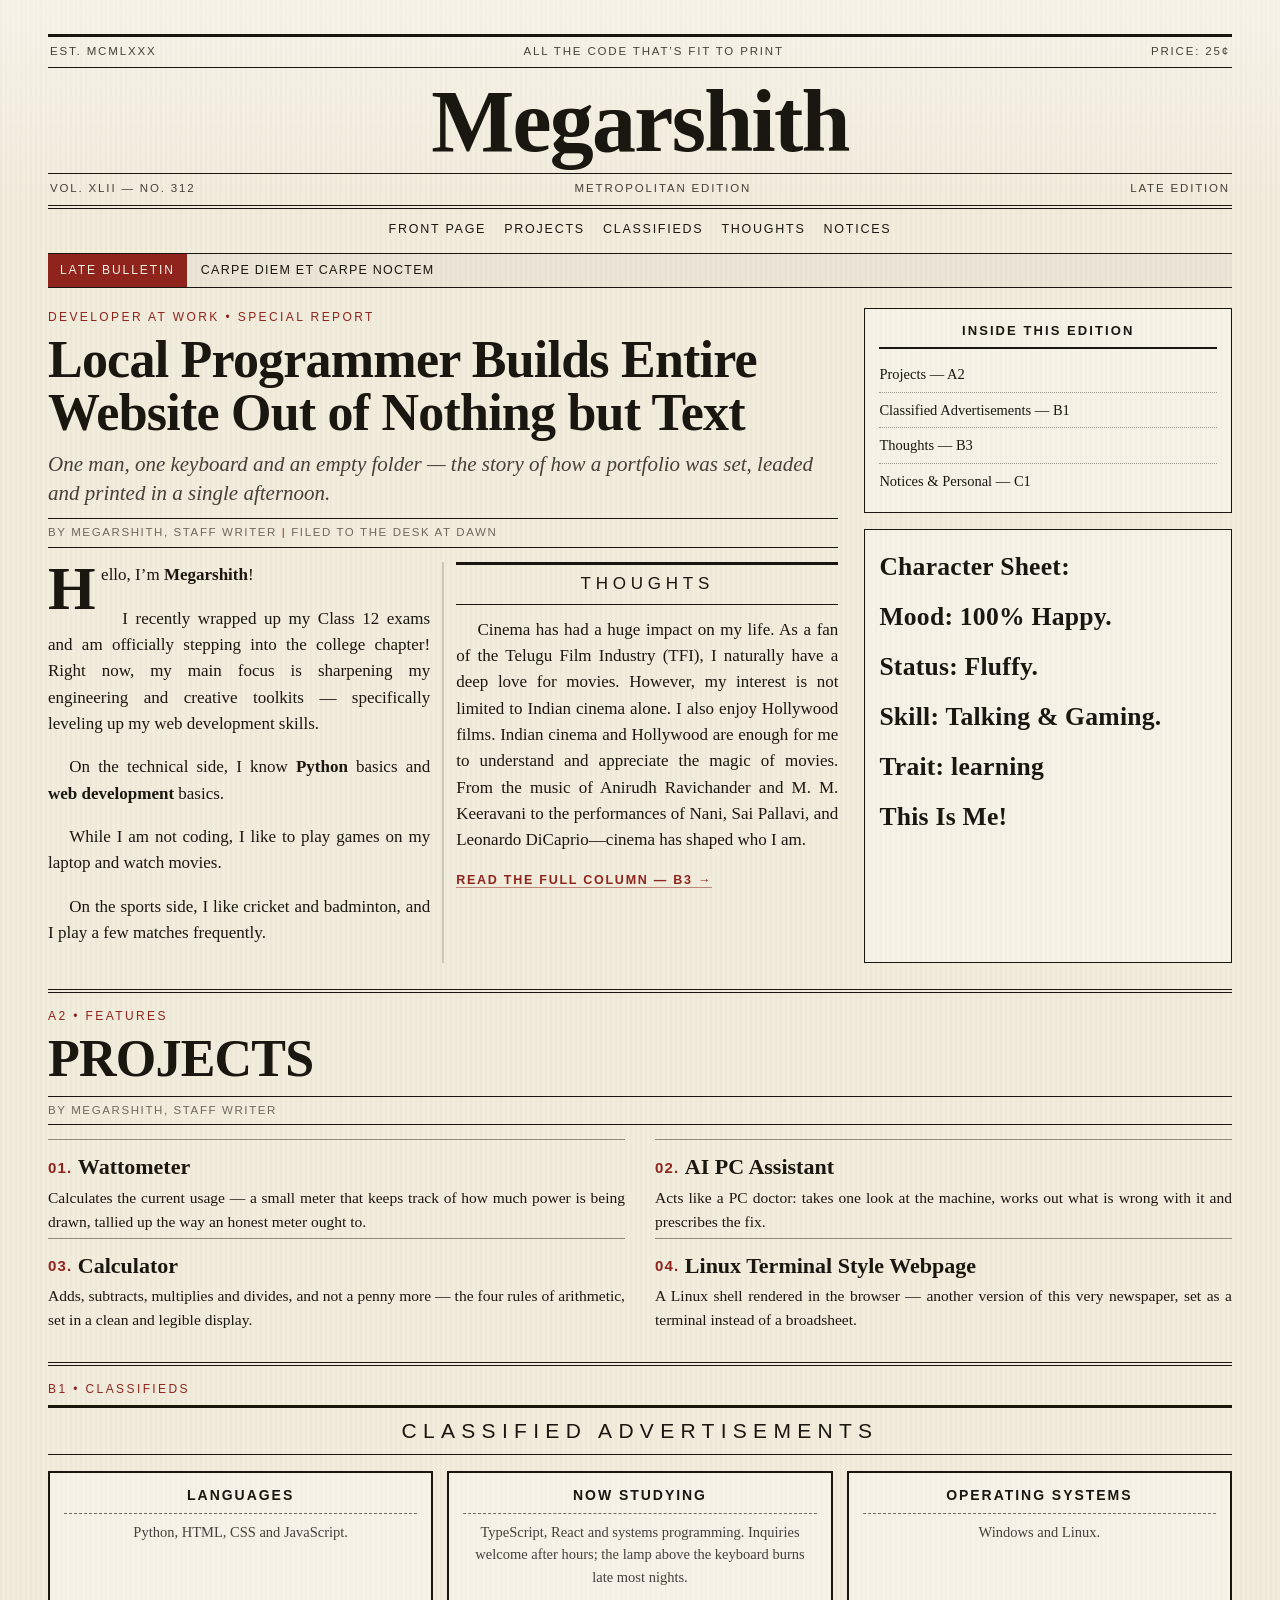
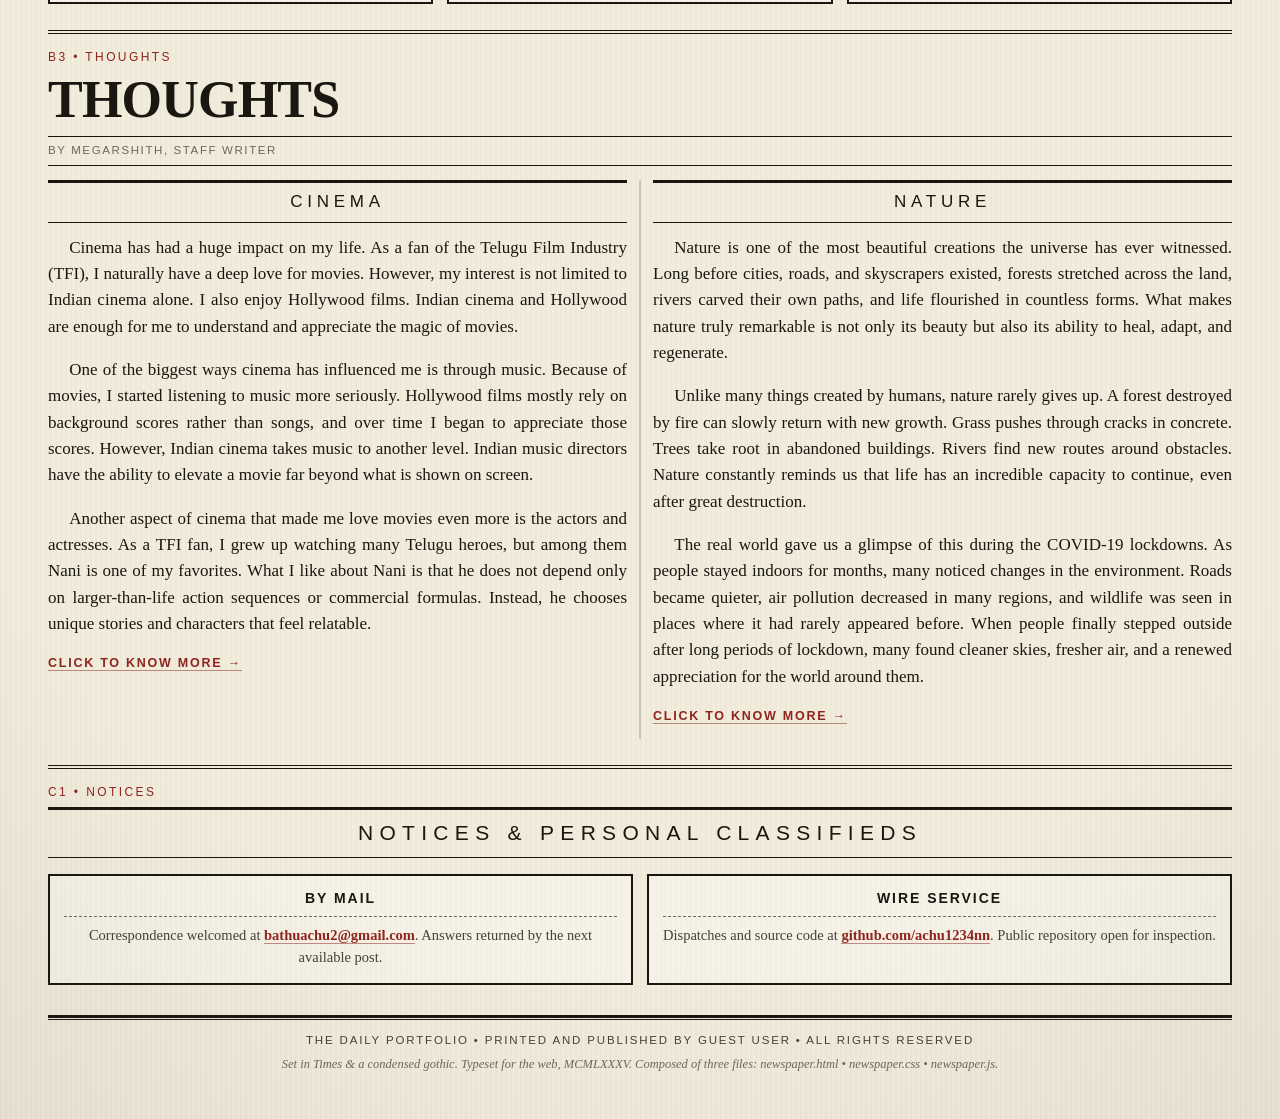
==== commit e54fd6de: "Add files via upload" ====
--- a/index.html
+++ b/index.html
@@ -143,6 +143,7 @@
 
       <!-- ============================= CLASSIFIEDS =========================== -->
       <section class="classifieds" id="skills">
+        <div class="kicker">B1 &bull; CLASSIFIEDS</div>
         <div class="section-head"><span>CLASSIFIED ADVERTISEMENTS</span></div>
         <div class="ads">
           <div class="ad">
@@ -225,6 +226,7 @@
 
       <!-- ============================== CONTACT ============================== -->
       <section class="contact" id="contact">
+        <div class="kicker">C1 &bull; NOTICES</div>
         <div class="section-head"><span>NOTICES &amp; PERSONAL CLASSIFIEDS</span></div>
         <div class="ads">
           <div class="ad notice">
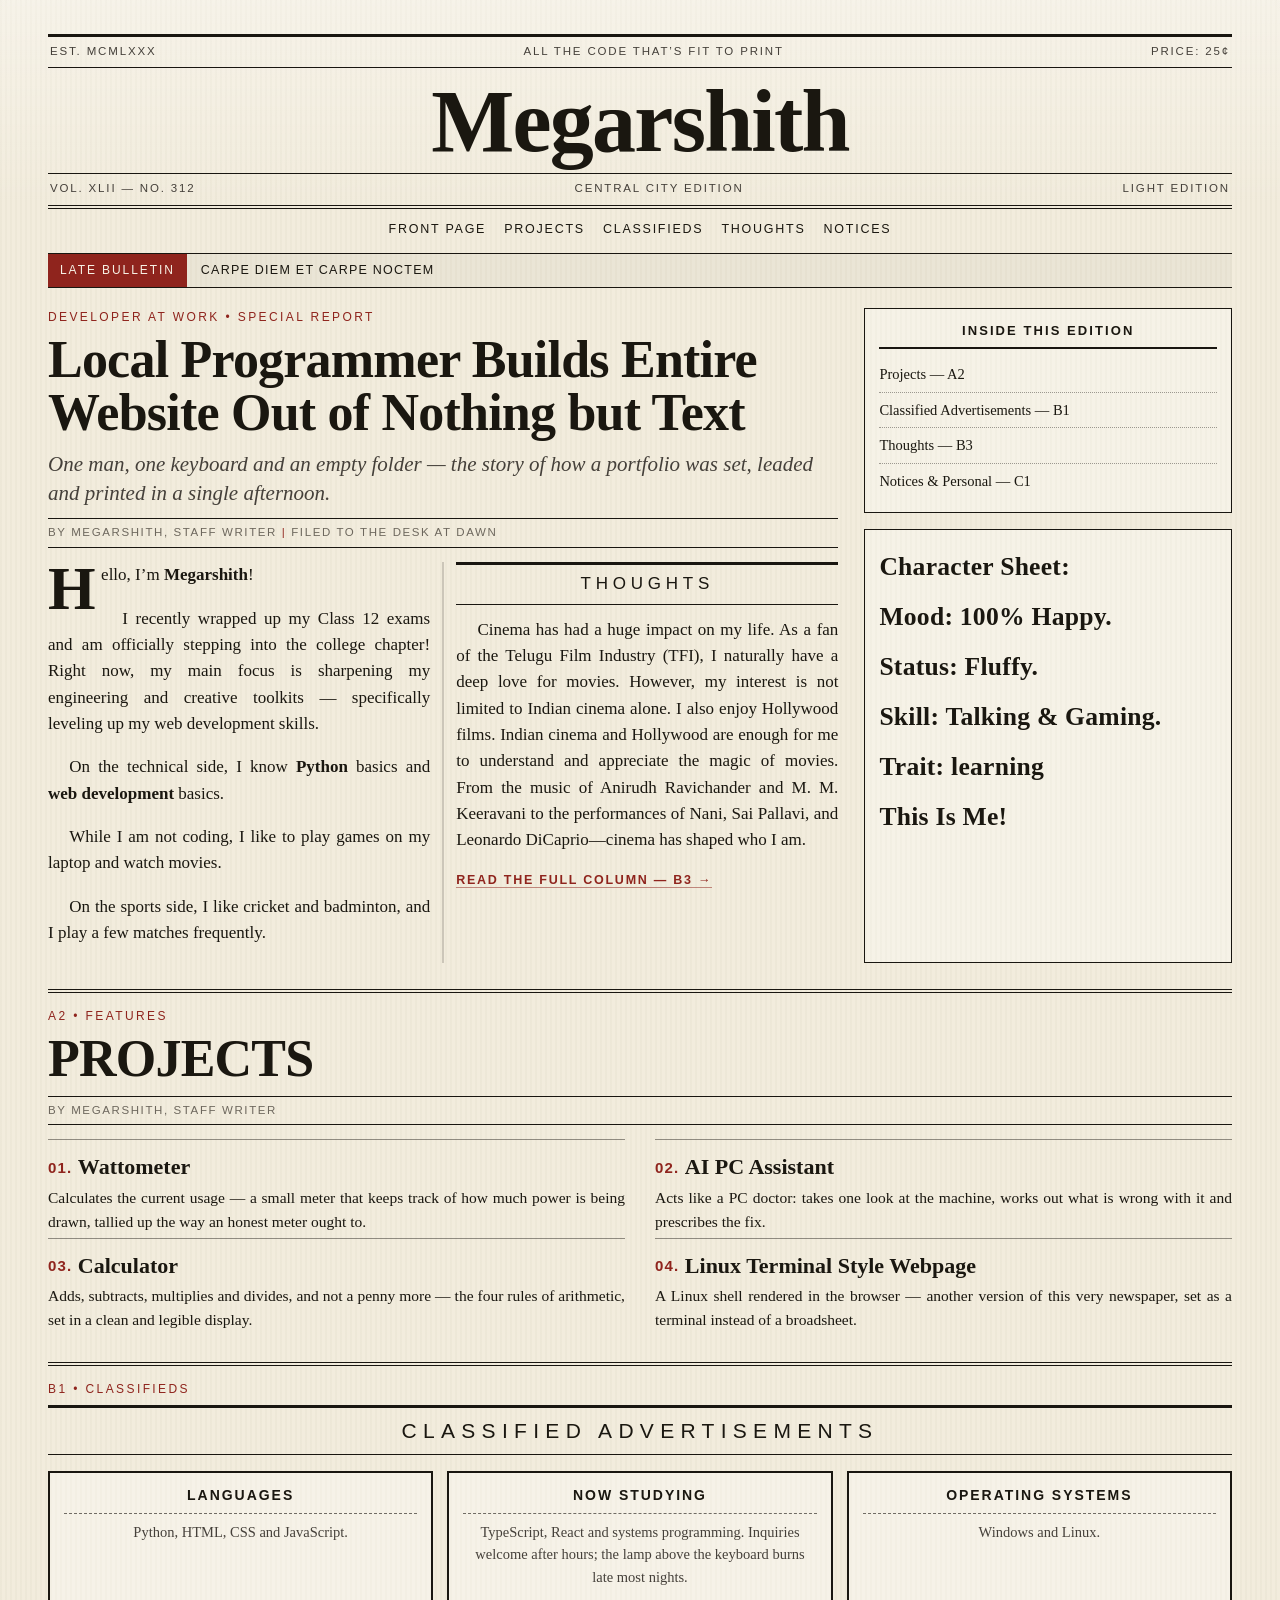
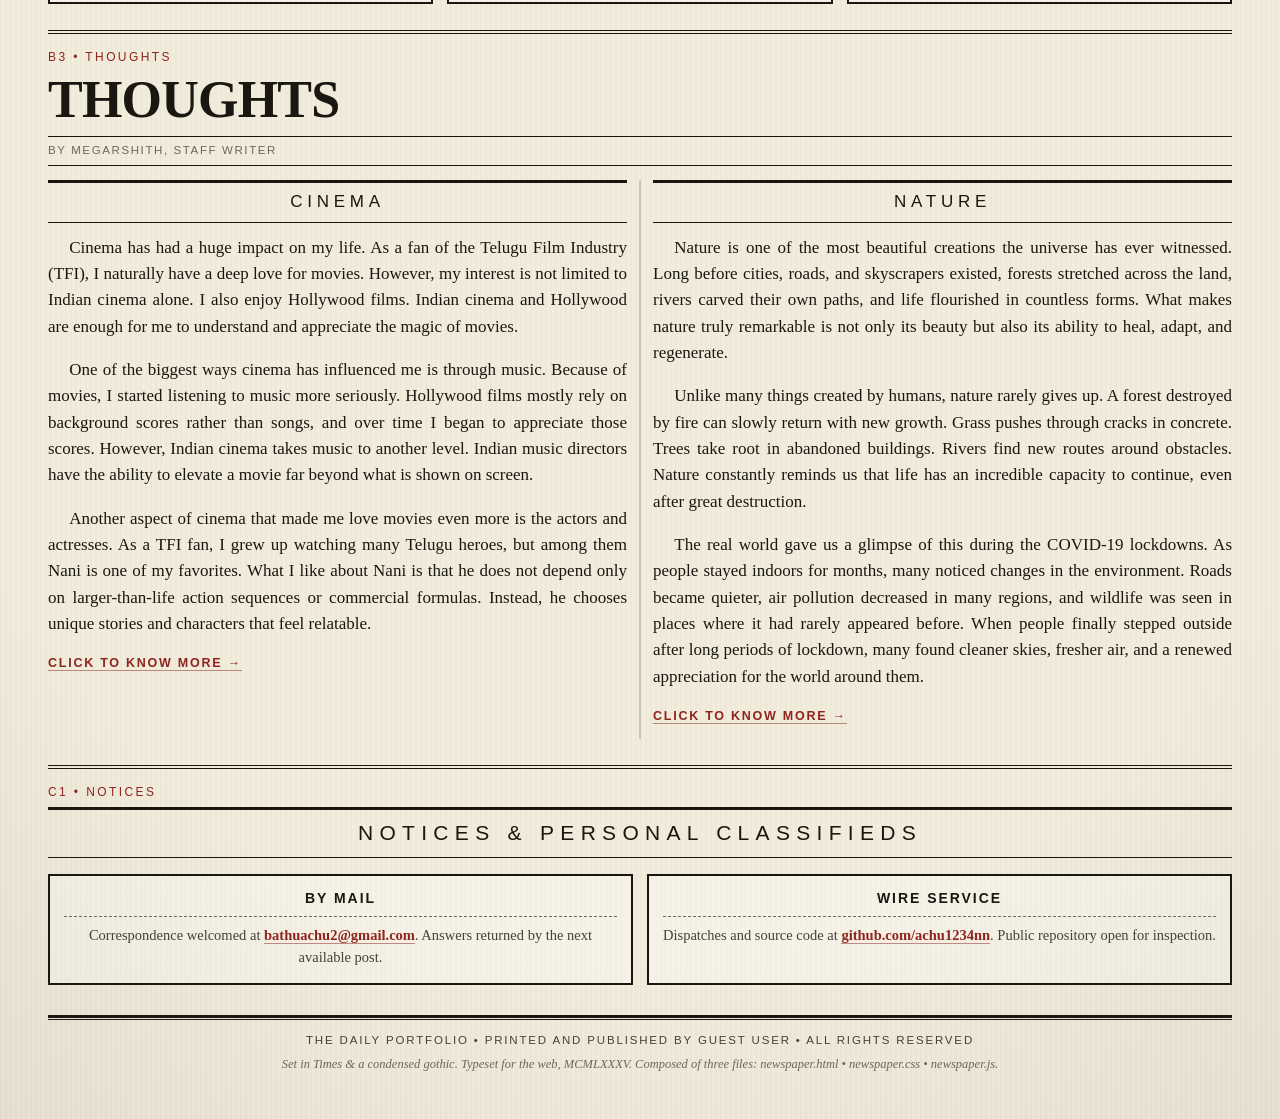
==== commit b06093ec: "Add files via upload" ====
--- a/index.html
+++ b/index.html
@@ -20,8 +20,8 @@
       <h1>Megarshith</h1>
       <div class="masthead-sub">
         <span>VOL. XLII &mdash; NO. 312</span>
-        <span class="center">METROPOLITAN EDITION</span>
-        <span>LATE EDITION</span>
+        <span class="center edition-name">CENTRAL CITY EDITION</span>
+        <span class="edition-toggle" role="button" tabindex="0" aria-pressed="false">LIGHT EDITION</span>
       </div>
     </header>
 
--- a/newspaper.css
+++ b/newspaper.css
@@ -581,3 +581,61 @@
   .ad:hover { transform: none; box-shadow: none; }
   a { text-decoration: none; color: inherit; }
 }
+
+/* -------------------------------- EDITION TOGGLE ----------------------------- */
+.edition-toggle {
+  cursor: pointer;
+  user-select: none;
+}
+
+.edition-toggle:hover,
+.edition-toggle:focus-visible {
+  color: var(--stamp);
+  outline: none;
+}
+
+/* ------------------------------- DARK (GOTHAM) THEME ------------------------- */
+body.dark {
+  --ink: #e7e1d2;
+  --ink-soft: #b8b0a2;
+  --ink-faint: #8a8276;
+  --paper: #1a1712;
+  --paper-2: #23201a;
+  --rule: #d9d1bf;
+  --stamp: #d6453d;
+  --desk: #0f0d0a;
+  background: var(--paper);
+  color: var(--ink);
+}
+
+body.dark .paper {
+  background:
+    linear-gradient(180deg, rgba(255, 255, 255, 0.05), transparent 200px),
+    repeating-linear-gradient(90deg, rgba(255, 255, 255, 0.02) 0 2px, transparent 2px 5px),
+    var(--paper);
+}
+
+body.dark .paper::after {
+  background: radial-gradient(120% 90% at 50% 40%, transparent 60%, rgba(0, 0, 0, 0.35) 100%);
+}
+
+body.dark a { color: var(--ink); }
+
+body.dark .ad,
+body.dark .box { background: rgba(255, 255, 255, 0.04); }
+
+body.dark .columns::after { background: rgba(231, 225, 210, 0.25); }
+
+body.dark .columns .col + .col { border-top-color: rgba(231, 225, 210, 0.2); }
+
+body.dark .project-list li { border-top-color: rgba(231, 225, 210, 0.35); }
+
+body.dark .index-list li { border-bottom-color: rgba(231, 225, 210, 0.25); }
+
+body.dark .ad h4 { border-bottom-color: rgba(231, 225, 210, 0.5); }
+
+body.dark code { background: rgba(231, 225, 210, 0.1); }
+
+body.dark .ticker { background: rgba(255, 255, 255, 0.04); }
+
+body.dark .ticker-text { color: var(--ink); }
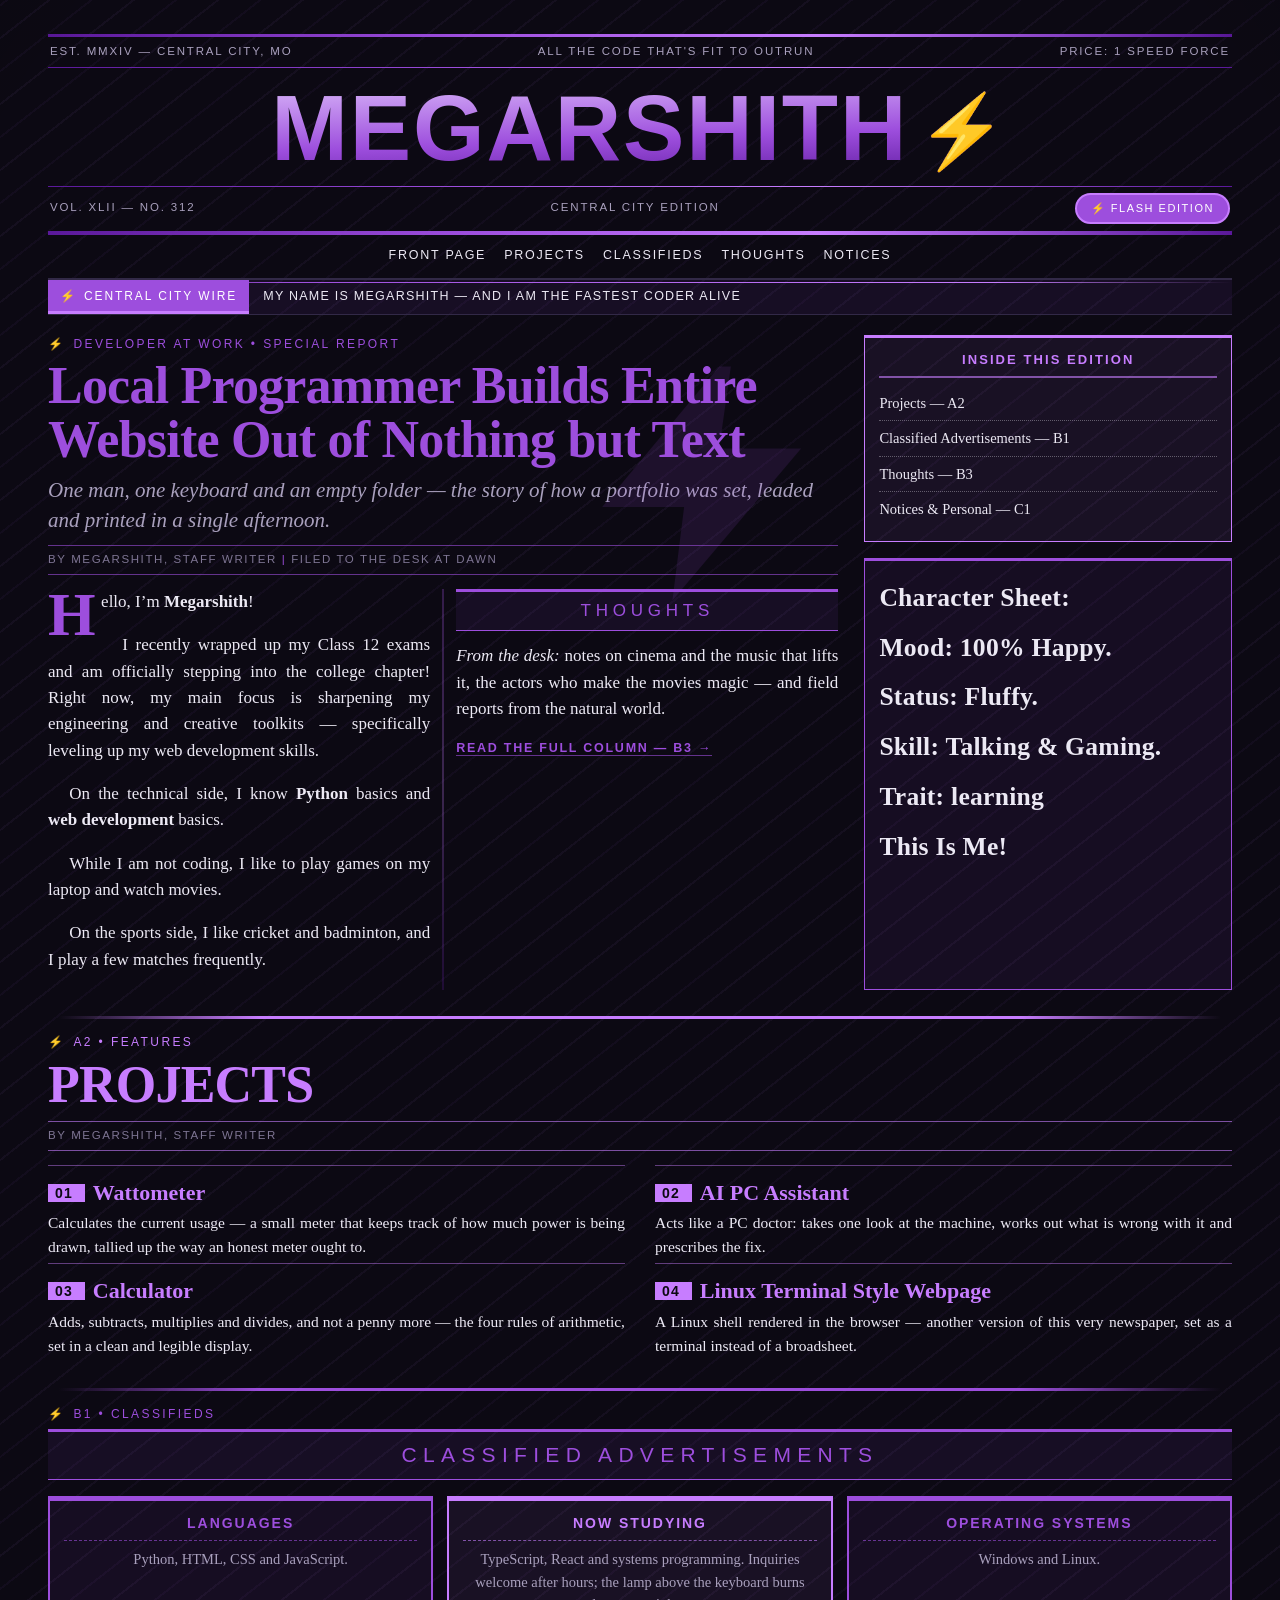
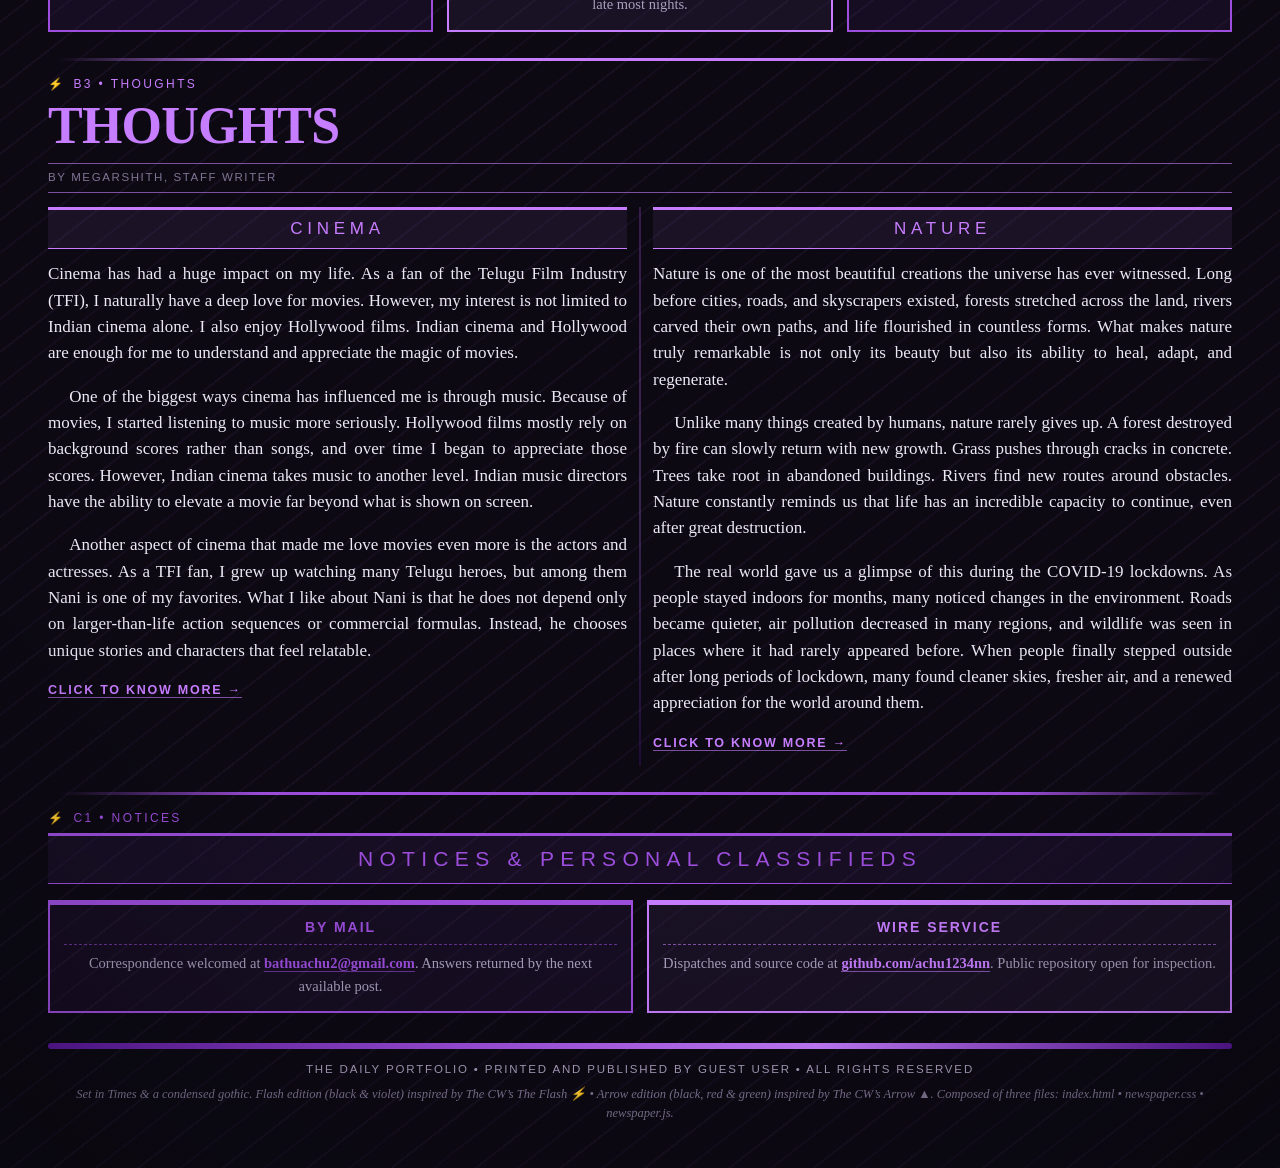
==== commit 854f78de: "Add files via upload" ====
--- a/index.html
+++ b/index.html
@@ -3,8 +3,8 @@
 <head>
   <meta charset="UTF-8" />
   <meta name="viewport" content="width=device-width, initial-scale=1.0" />
-  <meta name="description" content="The Daily Portfolio — a portfolio set as an 1980s newspaper." />
-  <title>The Daily Portfolio — Late Edition</title>
+  <meta name="description" content="The Daily Portfolio — a colourful broadsheet portfolio. Flash edition inspired by The CW's The Flash, Arrow edition inspired by The CW's Arrow." />
+  <title>The Daily Portfolio — Speed Force Edition</title>
   <link rel="stylesheet" href="newspaper.css" />
 </head>
 <body>
@@ -13,15 +13,15 @@
     <!-- ============================== MASTHEAD ============================== -->
     <header class="masthead">
       <div class="masthead-rule">
-        <span>EST. MCMLXXX</span>
-        <span class="center">ALL THE CODE THAT&rsquo;S FIT TO PRINT</span>
-        <span>PRICE: 25&cent;</span>
+        <span class="masthead-date">EST. MCMLXXX</span>
+        <span class="center masthead-tag">ALL THE CODE THAT&rsquo;S FIT TO PRINT</span>
+        <span class="masthead-price">PRICE: 25&cent;</span>
       </div>
       <h1>Megarshith</h1>
       <div class="masthead-sub">
         <span>VOL. XLII &mdash; NO. 312</span>
         <span class="center edition-name">CENTRAL CITY EDITION</span>
-        <span class="edition-toggle" role="button" tabindex="0" aria-pressed="false">LIGHT EDITION</span>
+        <span class="edition-toggle" role="button" tabindex="0" aria-pressed="false">&#9889; FLASH EDITION</span>
       </div>
     </header>
 
@@ -74,12 +74,8 @@
           <div class="col">
             <div class="col-head">Thoughts</div>
 
-            <p>Cinema has had a huge impact on my life. As a fan of the Telugu Film Industry
-              (TFI), I naturally have a deep love for movies. However, my interest is not
-              limited to Indian cinema alone. I also enjoy Hollywood films. Indian cinema and
-              Hollywood are enough for me to understand and appreciate the magic of movies.
-              From the music of Anirudh Ravichander and M. M. Keeravani to the performances of
-              Nani, Sai Pallavi, and Leonardo DiCaprio&mdash;cinema has shaped who I am.</p>
+            <p><em>From the desk:</em> notes on cinema and the music that lifts it, the actors
+              who make the movies magic &mdash; and field reports from the natural world.</p>
 
             <p class="read-more"><a href="blog.html">Read the full column &mdash; B3 &rarr;</a></p>
           </div>
@@ -250,8 +246,9 @@
     <footer class="footer">
       <div class="footer-rule"></div>
       <p>THE DAILY PORTFOLIO &bull; PRINTED AND PUBLISHED BY GUEST USER &bull; ALL RIGHTS RESERVED</p>
-      <p class="small">Set in Times &amp; a condensed gothic. Typeset for the web, MCMLXXXV.
-        Composed of three files: newspaper.html &bull; newspaper.css &bull; newspaper.js.</p>
+      <p class="small">Set in Times &amp; a condensed gothic. Flash edition (black &amp; violet)
+        inspired by The CW&rsquo;s The Flash &#9889; &bull; Arrow edition (black, red &amp; green)
+        inspired by The CW&rsquo;s Arrow &#9650;. Composed of three files: index.html &bull; newspaper.css &bull; newspaper.js.</p>
     </footer>
 
   </div>
--- a/newspaper.css
+++ b/newspaper.css
@@ -1,16 +1,53 @@
 /* ============================================================
-   The Daily Portfolio — 1980s newspaper theme
+   THE DAILY PORTFOLIO — themed after The CW's Arrowverse
+   ------------------------------------------------------------
+   FLASH EDITION (default)  — black and violet, after the
+   Enlightenment that turned the sky purple over Central City
+   (The Flash, season four).
+   ARROW EDITION (body.dark) — black, red and green.
+   Flat colour only: no glows, no halos, no blur shadows.
    ============================================================ */
 
 :root {
-  --ink: #1a1710;
-  --ink-soft: #45403a;
-  --ink-faint: #6d675d;
-  --paper: #f2ecdd;
-  --paper-2: #ebe4d3;
-  --rule: #191610;
-  --stamp: #8f241d;
-  --desk: #241f1a;
+  /* — THE FLASH: black / violet — the Enlightenment — */
+  --accent1: #9d4edd;        /* enlightenment violet — the sky over Central City */
+  --accent1-deep: #6a2fb3;
+  --accent2: #c77dff;        /* orchid — the satellites' polarized light */
+  --accent2-bright: #e0c3fc;
+
+  --paper: #0c0913;          /* the blackout night */
+  --ink: #ece9f4;
+  --ink-soft: #a9a0bd;
+  --ink-faint: #7e7593;
+  --rule: #322947;
+
+  --accent: var(--accent1);
+
+  --glyph: "⚡";
+  --display: "Arial Black", "Arial Bold", Arial, sans-serif;
+
+  --grad-stripe: linear-gradient(90deg,
+    #5a189a 0%, #9d4edd 35%, #c77dff 65%, #5a189a 100%);
+  --grad-accent: linear-gradient(90deg, #6a2fb3, #9d4edd);
+  --masthead-grad: linear-gradient(178deg,
+    #e0c3fc 0%, #9d4edd 58%, #5a189a 100%);
+
+  --paper-texture: repeating-linear-gradient(-38deg,
+      rgba(157, 78, 221, 0.05) 0 2px, transparent 2px 26px,
+      rgba(199, 125, 255, 0.05) 26px 28px, transparent 28px 52px);
+  --vignette: radial-gradient(120% 90% at 50% 40%,
+    transparent 55%, rgba(0, 0, 0, 0.45) 100%);
+
+  /* giant violet bolt watermark behind the lead story */
+  --watermark: url("data:image/svg+xml,%3Csvg xmlns='http://www.w3.org/2000/svg' viewBox='0 0 24 24'%3E%3Cpath d='M13 2 3 14h7l-1 8 11-13h-7l1-7z' fill='%239d4edd' fill-opacity='0.12'/%3E%3C/svg%3E");
+
+  --ticker-bg: var(--accent1);
+  --ticker-ink: #ffffff;
+  --ticker-strip: var(--accent2);
+  --ticker-bar: rgba(157, 78, 221, 0.08);
+
+  --column-rule: linear-gradient(180deg,
+    rgba(157, 78, 221, 0.55), rgba(199, 125, 255, 0.5) 50%, rgba(90, 24, 154, 0.5));
 
   --serif: Georgia, "Times New Roman", Times, serif;
   --gothic: Impact, Haettenschweiler, "Franklin Gothic Medium",
@@ -32,7 +69,7 @@
   -webkit-font-smoothing: antialiased;
 }
 
-::selection { background: rgba(143, 36, 29, 0.25); }
+::selection { background: var(--accent2); color: #ffffff; }
 
 a { color: var(--ink); }
 
@@ -44,10 +81,8 @@
   margin: 0;
   padding: clamp(16px, 3vw, 34px) clamp(20px, 4vw, 48px) clamp(20px, 3vw, 40px);
   background:
-    linear-gradient(180deg, rgba(255, 255, 255, 0.35), transparent 200px),
-    repeating-linear-gradient(90deg, rgba(120, 105, 70, 0.035) 0 2px, transparent 2px 5px),
+    var(--paper-texture),
     var(--paper);
-  box-shadow: none;
   position: relative;
 }
 
@@ -56,11 +91,12 @@
   position: absolute;
   inset: 0;
   pointer-events: none;
-  background: radial-gradient(120% 90% at 50% 40%, transparent 60%, rgba(90, 75, 45, 0.16) 100%);
+  background: var(--vignette);
 }
 
 /* -------------------------------- MASTHEAD ------------------------------- */
-.masthead { text-align: center; }
+/* after the Enlightenment sky: violet wordmark, violet bolt, blackout field */
+.masthead { text-align: center; position: relative; }
 
 .masthead-rule,
 .masthead-sub {
@@ -75,27 +111,46 @@
   color: var(--ink-soft);
 }
 
+/* the violet stripe across the top of the page */
 .masthead-rule {
-  border-top: 3px solid var(--rule);
-  border-bottom: 1px solid var(--rule);
+  border-top: 3px solid transparent;
+  border-bottom: 1px solid transparent;
+  border-image: var(--grad-stripe) 1;
   padding: 6px 2px;
 }
 
 .masthead-sub {
-  border-top: 1px solid var(--rule);
-  border-bottom: 4px double var(--rule);
+  border-top: 1px solid transparent;
+  border-bottom: 4px solid transparent;
+  border-image: var(--grad-stripe) 1;
   padding: 6px 2px 7px;
 }
 
 .center { flex: 1; text-align: center; }
 
 .masthead h1 {
-  margin: 12px 0 10px;
-  font-size: clamp(42px, 8vw, 88px);
-  line-height: 0.95;
-  font-weight: 700;
-  letter-spacing: -0.02em;
-  text-transform: none;
+  margin: 14px 0 12px;
+  font-family: var(--display);
+  font-size: clamp(38px, 8vw, 92px);
+  line-height: 1;
+  font-weight: 900;
+  letter-spacing: 0.02em;
+  text-transform: uppercase;
+  background: var(--masthead-grad);
+  -webkit-background-clip: text;
+  background-clip: text;
+  color: transparent;
+  -webkit-text-fill-color: transparent;
+}
+
+/* the glyph that strikes through the wordmark */
+.masthead h1::after {
+  content: var(--glyph);
+  -webkit-text-fill-color: var(--accent1);
+  color: var(--accent1);
+  font-size: 0.78em;
+  margin-left: 0.12em;
+  vertical-align: 0.06em;
 }
 
 /* ---------------------------------- NAV ---------------------------------- */
@@ -106,43 +161,66 @@
   justify-content: center;
   gap: 4px 18px;
   padding: 9px 0;
-  border-bottom: 1px solid var(--rule);
+  border-bottom: 2px solid var(--rule);
   font-family: var(--gothic);
   font-size: 12.5px;
   letter-spacing: 0.14em;
   text-transform: uppercase;
+  position: relative;
+}
+
+/* a two-colour hairline under the nav */
+.nav::after {
+  content: "";
+  position: absolute;
+  left: 0;
+  right: 0;
+  bottom: -5px;
+  height: 1px;
+  background: linear-gradient(90deg,
+    transparent, var(--accent1) 20%, var(--accent2) 80%, transparent);
 }
 
 .nav a {
+  --link-accent: var(--accent1);
   text-decoration: none;
   padding: 2px 0;
   border-bottom: 2px solid transparent;
-  transition: border-color 0.15s ease, color 0.15s ease;
-}
+  transition: color 0.15s ease, border-color 0.15s ease;
+}
+
+.nav a:nth-child(even) { --link-accent: var(--accent2); }
 
 .nav a:hover,
 .nav a:focus-visible {
-  color: var(--stamp);
-  border-bottom-color: var(--stamp);
+  color: var(--link-accent);
+  border-bottom-color: var(--link-accent);
   outline: none;
 }
 
 /* --------------------------------- TICKER -------------------------------- */
+/* violet plate, white text, orchid base-strip */
 .ticker {
   display: flex;
   align-items: stretch;
   border-bottom: 1px solid var(--rule);
-  background: rgba(0, 0, 0, 0.03);
+  background: var(--ticker-bar);
 }
 
 .ticker-label {
   font-family: var(--gothic);
   font-size: 12px;
   letter-spacing: 0.16em;
-  background: var(--stamp);
-  color: #f7f2e6;
+  background: var(--ticker-bg);
+  color: var(--ticker-ink);
   padding: 7px 12px;
   white-space: nowrap;
+  box-shadow: inset 0 -3px 0 var(--ticker-strip);
+}
+
+.ticker-label::before {
+  content: var(--glyph);
+  margin-right: 7px;
 }
 
 .ticker-window {
@@ -167,7 +245,6 @@
 .ticker-text.fading { opacity: 0; }
 
 /* ---------------------------------- PAGE --------------------------------- */
-/* keep an inch of air above a section when an anchor link jumps to it */
 section[id] { scroll-margin-top: 1in; }
 
 .page {
@@ -177,7 +254,20 @@
   padding-top: 20px;
 }
 
-.lead { grid-column: 1; min-width: 0; }
+.lead { grid-column: 1; min-width: 0; position: relative; }
+
+/* the giant glyph watermark behind the lead story */
+.lead::before {
+  content: "";
+  position: absolute;
+  top: -30px;
+  right: -10px;
+  width: clamp(160px, 22vw, 300px);
+  height: clamp(200px, 28vw, 380px);
+  background: var(--watermark) center / contain no-repeat;
+  pointer-events: none;
+}
+
 .rail {
   grid-column: 2;
   min-width: 0;
@@ -191,17 +281,34 @@
   grid-column: 1 / -1;
   margin-top: 26px;
   padding-top: 14px;
-  border-top: 4px double var(--rule);
-}
+  border-top: 3px solid transparent;
+  border-image: linear-gradient(90deg,
+    transparent 1%, var(--accent) 18%, var(--accent) 82%, transparent 99%) 1;
+}
+
+/* — section accents alternate the two edition colours — */
+#front-page { --accent: var(--accent1); }
+#projects   { --accent: var(--accent2); }
+#skills     { --accent: var(--accent1); }
+#thoughts   { --accent: var(--accent2); }
+#contact    { --accent: var(--accent1); }
+#cinema     { --accent: var(--accent1); }
+#nature     { --accent: var(--accent2); }
 
 /* ------------------------------- TYPOGRAPHY ------------------------------ */
+/* the kicker: an opening-credit line in the section colour */
 .kicker {
   font-family: var(--gothic);
   font-size: 12px;
   letter-spacing: 0.2em;
   text-transform: uppercase;
-  color: var(--stamp);
+  color: var(--accent);
   margin-bottom: 6px;
+}
+
+.kicker::before {
+  content: var(--glyph);
+  margin-right: 8px;
 }
 
 .headline {
@@ -211,6 +318,7 @@
   font-weight: 700;
   letter-spacing: -0.015em;
   text-wrap: balance;
+  color: var(--accent);
 }
 
 .deck {
@@ -227,13 +335,13 @@
   letter-spacing: 0.14em;
   text-transform: uppercase;
   color: var(--ink-faint);
-  border-top: 1px solid var(--rule);
-  border-bottom: 1px solid var(--rule);
+  border-top: 1px solid color-mix(in srgb, var(--accent) 60%, transparent);
+  border-bottom: 1px solid color-mix(in srgb, var(--accent) 60%, transparent);
   padding: 5px 0;
   margin-bottom: 14px;
 }
 
-.byline .bar { color: var(--stamp); }
+.byline .bar { color: var(--accent); }
 
 .columns {
   display: grid;
@@ -244,7 +352,7 @@
   hyphens: auto;
 }
 
-/* hairline rule down the centre of the 26px gutter */
+/* a two-colour rule down the centre of the gutter */
 .columns::after {
   content: "";
   position: absolute;
@@ -253,7 +361,7 @@
   left: 50%;
   transform: translateX(-50%);
   width: 1px;
-  background: rgba(25, 22, 16, 0.35);
+  background: var(--column-rule);
 }
 
 .col { min-width: 0; }
@@ -270,7 +378,7 @@
   line-height: 0.78;
   font-weight: 700;
   padding: 0.04em 0.09em 0 0;
-  color: var(--ink);
+  color: var(--accent);
 }
 
 /* --------------------------- COLUMN HEAD / MORE -------------------------- */
@@ -280,8 +388,10 @@
   letter-spacing: 0.28em;
   text-transform: uppercase;
   text-align: center;
-  border-top: 3px solid var(--rule);
-  border-bottom: 1px solid var(--rule);
+  color: var(--accent);
+  border-top: 3px solid var(--accent);
+  border-bottom: 1px solid var(--accent);
+  background: color-mix(in srgb, var(--accent) 8%, transparent);
   padding: 6px 0;
   margin-bottom: 12px;
 }
@@ -296,21 +406,23 @@
 }
 
 .read-more a {
-  color: var(--stamp);
+  color: var(--accent);
   font-weight: 700;
   text-decoration: none;
-  border-bottom: 1px solid rgba(143, 36, 29, 0.5);
-}
-
-.read-more a:hover { background: rgba(143, 36, 29, 0.12); }
-
-/* keeps a gap between a two-column block and the column head that follows it */
+  border-bottom: 1px solid color-mix(in srgb, var(--accent) 60%, transparent);
+  transition: background 0.15s ease, color 0.15s ease;
+}
+
+.read-more a:hover {
+  background: var(--accent2);
+  color: var(--paper);
+}
+
 .columns + .col-head { margin-top: 26px; }
 
 /* ---------------------------------- RAIL --------------------------------- */
 .rail > * + * { margin-top: 16px; }
 
-/* stretches a box to soak up the leftover space in the rail */
 .box.fill {
   flex: 1 1 auto;
   display: flex;
@@ -324,11 +436,21 @@
   letter-spacing: 0.01em;
 }
 
+/* rail panels alternate the two edition colours */
 .box {
-  border: 1px solid var(--rule);
+  --accent: var(--accent2);
+  border: 1px solid var(--accent);
+  border-top: 3px solid var(--accent);
   padding: 12px 14px 14px;
-  background: rgba(255, 255, 255, 0.28);
-}
+  background: color-mix(in srgb, var(--accent) 7%, transparent);
+  transition: box-shadow 0.15s ease;
+}
+
+.box:hover {
+  box-shadow: 3px 4px 0 color-mix(in srgb, var(--accent) 80%, transparent);
+}
+
+.rail .box + .box { --accent: var(--accent1); }
 
 .box h3 {
   margin: 0 0 8px;
@@ -337,7 +459,8 @@
   letter-spacing: 0.16em;
   text-transform: uppercase;
   text-align: center;
-  border-bottom: 2px solid var(--rule);
+  color: var(--accent);
+  border-bottom: 2px solid color-mix(in srgb, var(--accent) 60%, transparent);
   padding-bottom: 6px;
 }
 
@@ -350,7 +473,7 @@
 
 .index-list li {
   padding: 6px 0;
-  border-bottom: 1px dotted rgba(25, 22, 16, 0.4);
+  border-bottom: 1px dotted color-mix(in srgb, var(--ink) 35%, transparent);
 }
 
 .index-list li:last-child { border-bottom: none; }
@@ -369,7 +492,7 @@
 .project-list li {
   counter-increment: proj;
   padding: 14px 0 4px;
-  border-top: 1px solid rgba(25, 22, 16, 0.45);
+  border-top: 1px solid color-mix(in srgb, var(--accent) 45%, transparent);
 }
 
 .project-list h3 {
@@ -377,15 +500,20 @@
   font-size: 22px;
   line-height: 1.15;
   font-weight: 700;
-}
-
+  color: var(--accent);
+}
+
+/* numbered like a case file: secondary-colour badge, black digits */
 .project-list h3::before {
-  content: counter(proj, decimal-leading-zero) ". ";
-  font-family: var(--gothic);
-  font-size: 15px;
+  content: counter(proj, decimal-leading-zero) " ";
+  font-family: var(--display);
+  font-size: 14px;
   letter-spacing: 0.08em;
-  color: var(--stamp);
-  vertical-align: 0.12em;
+  color: var(--paper);
+  background: var(--accent2);
+  padding: 1px 7px;
+  margin-right: 8px;
+  vertical-align: 0.14em;
 }
 
 .project-list p {
@@ -398,7 +526,7 @@
 code {
   font-family: "SFMono-Regular", Consolas, "Liberation Mono", Menlo, monospace;
   font-size: 0.9em;
-  background: rgba(25, 22, 16, 0.09);
+  background: color-mix(in srgb, var(--accent2) 24%, transparent);
   padding: 1px 5px;
   border-radius: 2px;
 }
@@ -406,8 +534,9 @@
 /* ------------------------- SECTION HEAD / CLASSIFIEDS -------------------- */
 .section-head {
   text-align: center;
-  border-top: 3px solid var(--rule);
-  border-bottom: 1px solid var(--rule);
+  border-top: 3px solid var(--accent);
+  border-bottom: 1px solid var(--accent);
+  background: color-mix(in srgb, var(--accent) 8%, transparent);
   padding: 7px 0;
   margin-bottom: 16px;
 }
@@ -417,6 +546,7 @@
   font-size: clamp(15px, 2.4vw, 21px);
   letter-spacing: 0.3em;
   text-transform: uppercase;
+  color: var(--accent);
 }
 
 .ads {
@@ -425,16 +555,21 @@
   gap: 14px;
 }
 
+/* classifieds alternate the two edition colours */
+.ads .ad:nth-of-type(odd)  { --accent: var(--accent1); }
+.ads .ad:nth-of-type(even) { --accent: var(--accent2); }
+
 .ad {
-  border: 2px solid var(--rule);
+  border: 2px solid var(--accent);
+  border-top-width: 5px;
   padding: 12px 14px 14px;
-  background: rgba(255, 255, 255, 0.3);
+  background: color-mix(in srgb, var(--accent) 7%, transparent);
   transition: transform 0.15s ease, box-shadow 0.15s ease;
 }
 
 .ad:hover {
   transform: translateY(-2px);
-  box-shadow: 3px 4px 0 rgba(25, 22, 16, 0.85);
+  box-shadow: 4px 5px 0 color-mix(in srgb, var(--accent) 85%, transparent);
 }
 
 .ad.wide,
@@ -447,7 +582,8 @@
   letter-spacing: 0.14em;
   text-transform: uppercase;
   text-align: center;
-  border-bottom: 1px dashed rgba(25, 22, 16, 0.6);
+  color: var(--accent);
+  border-bottom: 1px dashed color-mix(in srgb, var(--accent) 60%, transparent);
   padding-bottom: 6px;
 }
 
@@ -459,20 +595,20 @@
 }
 
 .ad a {
-  color: var(--stamp);
+  color: var(--accent);
   font-weight: 700;
   text-decoration: none;
-  border-bottom: 1px solid rgba(143, 36, 29, 0.5);
-}
-
-.ad a:hover { background: rgba(143, 36, 29, 0.12); }
-
+  border-bottom: 1px solid color-mix(in srgb, var(--accent) 60%, transparent);
+  transition: background 0.15s ease;
+}
+
+.ad a:hover { background: color-mix(in srgb, var(--accent) 16%, transparent); }
 
 /* -------------------------------- THOUGHTS ------------------------------- */
 .thoughts-body {
   column-count: 2;
   column-gap: 26px;
-  column-rule: 1px solid rgba(25, 22, 16, 0.35);
+  column-rule: 1px solid color-mix(in srgb, var(--accent) 40%, transparent);
   text-align: justify;
   hyphens: auto;
 }
@@ -492,7 +628,7 @@
   line-height: 0.78;
   font-weight: 700;
   padding: 0.04em 0.09em 0 0;
-  color: var(--ink);
+  color: var(--accent);
 }
 
 .thoughts-body p { margin: 0 0 1em; }
@@ -505,8 +641,38 @@
   line-height: 0.78;
   font-weight: 700;
   padding: 0.04em 0.09em 0 0;
-  color: var(--ink);
-}
+  color: var(--accent);
+}
+
+/* ------------------------------- PULL QUOTES ------------------------------ */
+/* set-off quotations, in the style of a broadsheet pull-quote */
+.pullquote {
+  margin: 0 0 1.1em;
+  padding: 3px 0 3px 14px;
+  border-left: 4px solid var(--accent);
+  font-size: 1.05em;
+  font-style: italic;
+  line-height: 1.45;
+  text-align: left;
+  text-indent: 0 !important;
+  hyphens: none;
+}
+
+.pullquote cite {
+  display: block;
+  margin-top: 6px;
+  font-family: var(--gothic);
+  font-size: 11px;
+  font-style: normal;
+  letter-spacing: 0.16em;
+  text-transform: uppercase;
+  color: var(--accent2);
+}
+
+.pullquote cite::before { content: "\2014 "; }
+
+/* a subhead that opens a column sits flush with the rule above it */
+.col-head + p { text-indent: 0 !important; }
 
 /* --------------------------------- FOOTER -------------------------------- */
 .footer {
@@ -514,10 +680,11 @@
   text-align: center;
 }
 
+/* the closing credit stripe in the two edition colours */
 .footer-rule {
-  border-top: 3px solid var(--rule);
-  border-bottom: 1px solid var(--rule);
-  height: 5px;
+  height: 6px;
+  border-radius: 999px;
+  background: var(--grad-stripe);
   margin-bottom: 12px;
 }
 
@@ -539,6 +706,90 @@
   color: var(--ink-faint);
 }
 
+/* ------------------------------- EDITION TOGGLE -------------------------- */
+/* flat two-tone pill: primary plate, secondary ring, no glow */
+.edition-toggle {
+  cursor: pointer;
+  user-select: none;
+  font-family: var(--gothic);
+  font-size: 11px;
+  letter-spacing: 0.14em;
+  text-transform: uppercase;
+  padding: 5px 14px;
+  border-radius: 999px;
+  border: 2px solid var(--accent2);
+  background: var(--accent1);
+  color: #ffffff;
+  transition: transform 0.15s ease, filter 0.15s ease;
+}
+
+.edition-toggle:hover {
+  transform: translateY(-1px) scale(1.03);
+  filter: brightness(1.1);
+}
+
+.edition-toggle:focus-visible {
+  outline: 2px solid var(--ink);
+  outline-offset: 3px;
+}
+
+/* ======================= ARROW EDITION (body.dark) ======================= */
+/* black, red and green — the hood over Starling City */
+body.dark {
+  --accent1: #01ab49;        /* the emerald of the hood */
+  --accent1-deep: #017a37;
+  --accent2: #d9202c;        /* vigilante red */
+  --accent2-bright: #e8353f;
+
+  --paper: #091209;          /* black, a whisper of green */
+  --ink: #dfe9e2;
+  --ink-soft: #9db3a6;
+  --ink-faint: #6e8378;
+  --rule: #1f3a2c;
+
+  --glyph: "▲";
+  --display: "Arial Narrow", "Franklin Gothic Medium", "Arial Narrow Bold", Arial, sans-serif;
+
+  --grad-stripe: linear-gradient(90deg,
+    #05140c 0%, #01ab49 35%, #d9202c 75%, #05140c 100%);
+  --grad-accent: linear-gradient(90deg, #017a37, #01ab49);
+  --masthead-grad: linear-gradient(180deg, #f0f6f1 0%, #aebfb4 100%);
+
+  --paper-texture: repeating-linear-gradient(-38deg,
+      rgba(1, 171, 73, 0.05) 0 2px, transparent 2px 26px,
+      rgba(217, 32, 44, 0.05) 26px 28px, transparent 28px 52px);
+  --vignette: radial-gradient(120% 90% at 50% 40%,
+    transparent 50%, rgba(0, 0, 0, 0.55) 100%);
+
+  /* the arrowhead watermark behind the lead story */
+  --watermark: url("data:image/svg+xml,%3Csvg xmlns='http://www.w3.org/2000/svg' viewBox='0 0 24 24'%3E%3Cpath d='M12 2 22.5 21h-21z' fill='%2301ab49' fill-opacity='0.12'/%3E%3C/svg%3E");
+
+  --ticker-bg: #050806;       /* the title card is black */
+  --ticker-ink: #e8353f;     /* red wire text */
+  --ticker-strip: #01ab49;
+  --ticker-bar: rgba(1, 171, 73, 0.07);
+
+  --column-rule: linear-gradient(180deg,
+    rgba(1, 171, 73, 0.55), rgba(217, 32, 44, 0.45) 50%, rgba(1, 122, 55, 0.5));
+
+  background: var(--paper);
+  color: var(--ink);
+}
+
+body.dark ::selection { background: var(--accent2); color: #ffffff; }
+
+body.dark a { color: var(--ink); }
+
+/* the masthead becomes the ARROW title-card wordmark:
+   silver letters, wide tracking, an emerald arrowhead */
+body.dark .masthead h1 {
+  font-weight: 400;
+  letter-spacing: 0.34em;
+}
+
+/* dark digits sit brighter on the green plate */
+body.dark .edition-toggle { color: #04150c; }
+
 /* ------------------------------- RESPONSIVE ------------------------------ */
 @media (max-width: 900px) {
   .page { grid-template-columns: minmax(0, 1fr); gap: 0; }
@@ -553,12 +804,13 @@
   .columns { grid-template-columns: minmax(0, 1fr); row-gap: 4px; }
   .columns::after { display: none; }
   .columns .col + .col {
-    border-top: 1px solid rgba(25, 22, 16, 0.35);
+    border-top: 1px solid color-mix(in srgb, var(--ink) 30%, transparent);
     padding-top: 12px;
     margin-top: 4px;
   }
   .masthead-rule .center,
   .masthead-sub .center { display: none; }
+  .masthead h1 { letter-spacing: 0.01em; }
   .thoughts-body { column-count: 1; }
 }
 
@@ -568,6 +820,7 @@
     background: #fff;
     padding: 0;
     font-size: 11pt;
+    color: #000;
   }
   .paper {
     box-shadow: none;
@@ -575,67 +828,26 @@
     max-width: none;
     padding: 0;
   }
-  .paper::after { display: none; }
+  .paper::after, .lead::before { display: none; }
+  .masthead h1 {
+    background: none;
+    color: #000;
+    -webkit-text-fill-color: #000;
+    filter: none;
+    font-family: var(--serif);
+    letter-spacing: normal;
+  }
+  .masthead h1::after { content: none; }
   .nav, .ticker { display: none !important; }
   .page { grid-template-columns: 1fr 1fr; }
   .ad:hover { transform: none; box-shadow: none; }
+  .ad, .box, .section-head, .col-head {
+    background: none;
+    border-color: #000;
+  }
+  .headline, .kicker, .col-head, .section-head span, .ad h4 { color: #000; }
+  .lede::first-letter,
+  .thoughts-body p:first-child::first-letter,
+  .single-column p:first-child::first-letter { color: #000; }
   a { text-decoration: none; color: inherit; }
 }
-
-/* -------------------------------- EDITION TOGGLE ----------------------------- */
-.edition-toggle {
-  cursor: pointer;
-  user-select: none;
-}
-
-.edition-toggle:hover,
-.edition-toggle:focus-visible {
-  color: var(--stamp);
-  outline: none;
-}
-
-/* ------------------------------- DARK (GOTHAM) THEME ------------------------- */
-body.dark {
-  --ink: #e7e1d2;
-  --ink-soft: #b8b0a2;
-  --ink-faint: #8a8276;
-  --paper: #1a1712;
-  --paper-2: #23201a;
-  --rule: #d9d1bf;
-  --stamp: #d6453d;
-  --desk: #0f0d0a;
-  background: var(--paper);
-  color: var(--ink);
-}
-
-body.dark .paper {
-  background:
-    linear-gradient(180deg, rgba(255, 255, 255, 0.05), transparent 200px),
-    repeating-linear-gradient(90deg, rgba(255, 255, 255, 0.02) 0 2px, transparent 2px 5px),
-    var(--paper);
-}
-
-body.dark .paper::after {
-  background: radial-gradient(120% 90% at 50% 40%, transparent 60%, rgba(0, 0, 0, 0.35) 100%);
-}
-
-body.dark a { color: var(--ink); }
-
-body.dark .ad,
-body.dark .box { background: rgba(255, 255, 255, 0.04); }
-
-body.dark .columns::after { background: rgba(231, 225, 210, 0.25); }
-
-body.dark .columns .col + .col { border-top-color: rgba(231, 225, 210, 0.2); }
-
-body.dark .project-list li { border-top-color: rgba(231, 225, 210, 0.35); }
-
-body.dark .index-list li { border-bottom-color: rgba(231, 225, 210, 0.25); }
-
-body.dark .ad h4 { border-bottom-color: rgba(231, 225, 210, 0.5); }
-
-body.dark code { background: rgba(231, 225, 210, 0.1); }
-
-body.dark .ticker { background: rgba(255, 255, 255, 0.04); }
-
-body.dark .ticker-text { color: var(--ink); }
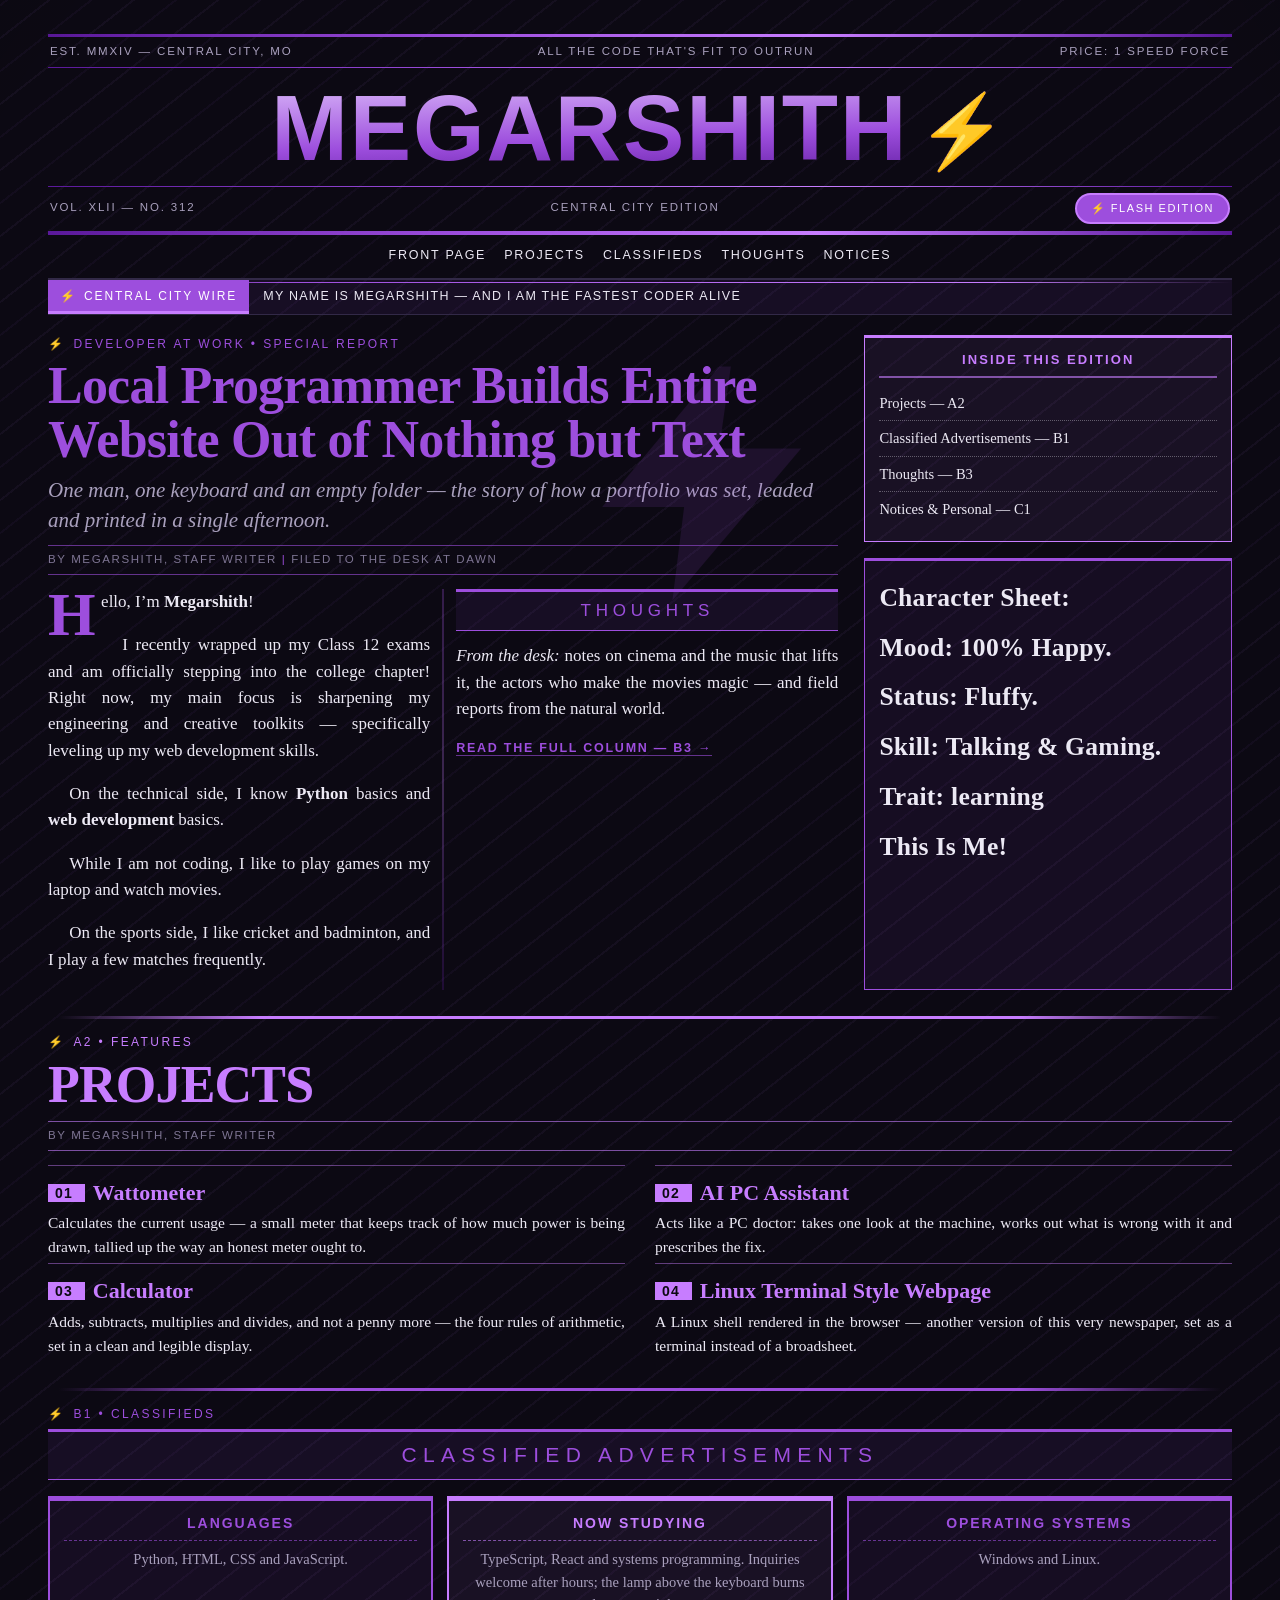
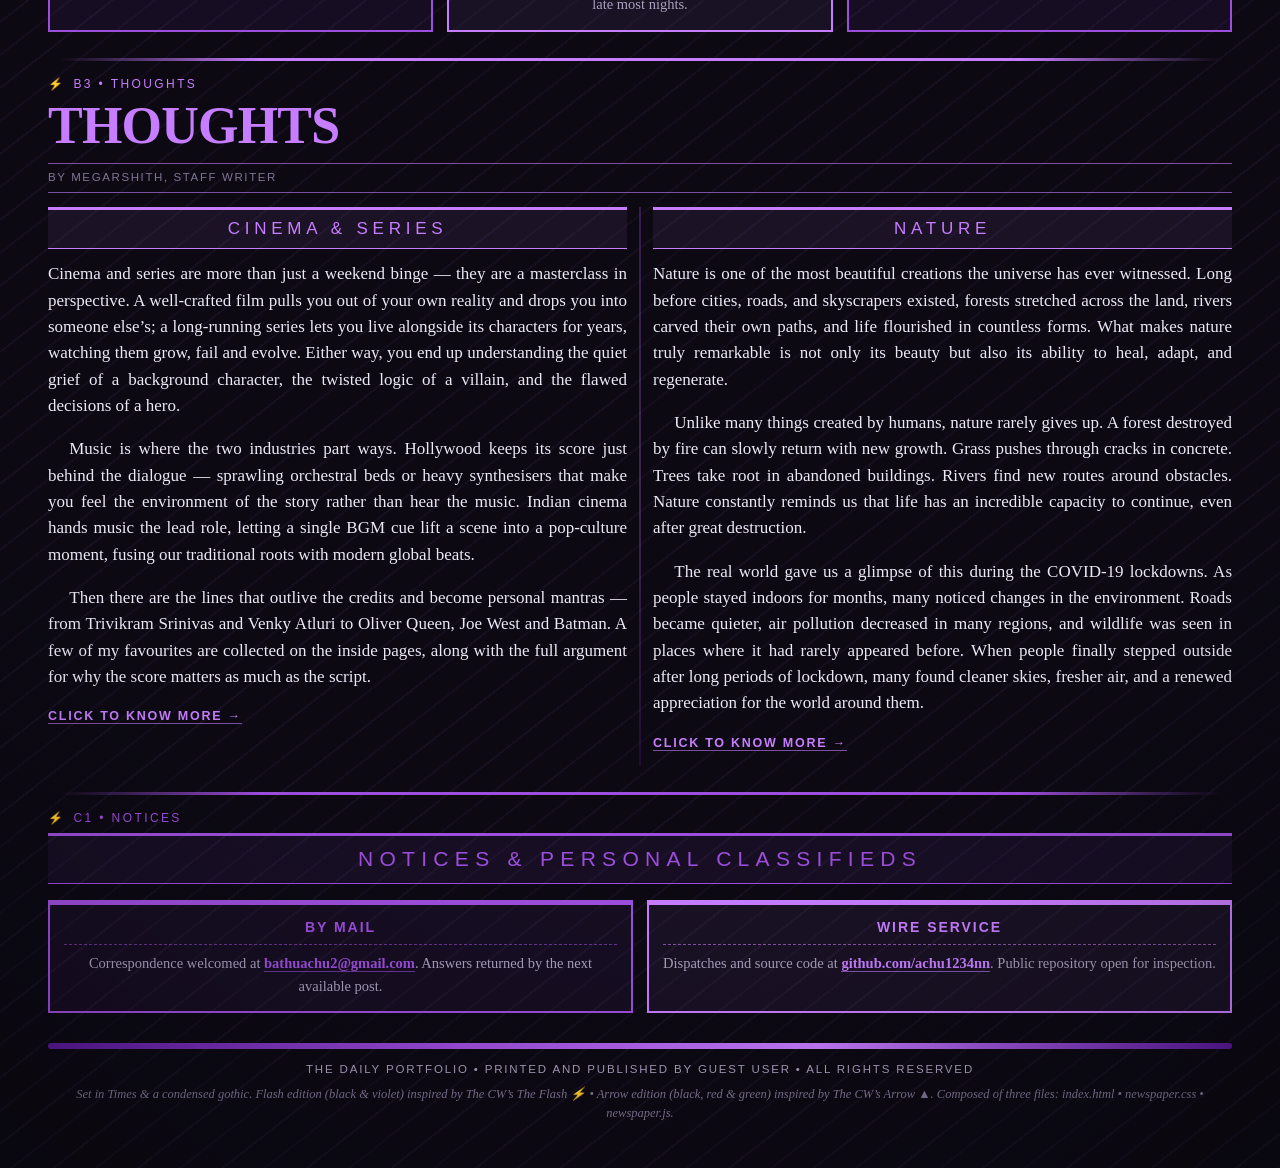
==== commit 54b2d099: "Add files via upload" ====
--- a/index.html
+++ b/index.html
@@ -169,24 +169,25 @@
 
           <!-- ------------------------ FIRST SIDE --------------------------- -->
           <div class="col">
-            <div class="col-head">Cinema</div>
-
-            <p>Cinema has had a huge impact on my life. As a fan of the Telugu Film Industry
-              (TFI), I naturally have a deep love for movies. However, my interest is not
-              limited to Indian cinema alone. I also enjoy Hollywood films. Indian cinema and
-              Hollywood are enough for me to understand and appreciate the magic of movies.</p>
-
-            <p>One of the biggest ways cinema has influenced me is through music. Because of
-              movies, I started listening to music more seriously. Hollywood films mostly rely on
-              background scores rather than songs, and over time I began to appreciate those
-              scores. However, Indian cinema takes music to another level. Indian music directors
-              have the ability to elevate a movie far beyond what is shown on screen.</p>
-
-            <p>Another aspect of cinema that made me love movies even more is the actors and
-              actresses. As a TFI fan, I grew up watching many Telugu heroes, but among them
-              Nani is one of my favorites. What I like about Nani is that he does not depend
-              only on larger-than-life action sequences or commercial formulas. Instead, he
-              chooses unique stories and characters that feel relatable.</p>
+            <div class="col-head">Cinema &amp; Series</div>
+
+            <p>Cinema and series are more than just a weekend binge &mdash; they are a masterclass
+              in perspective. A well-crafted film pulls you out of your own reality and drops you
+              into someone else&rsquo;s; a long-running series lets you live alongside its
+              characters for years, watching them grow, fail and evolve. Either way, you end up
+              understanding the quiet grief of a background character, the twisted logic of a
+              villain, and the flawed decisions of a hero.</p>
+
+            <p>Music is where the two industries part ways. Hollywood keeps its score just behind
+              the dialogue &mdash; sprawling orchestral beds or heavy synthesisers that make you
+              feel the environment of the story rather than hear the music. Indian cinema hands
+              music the lead role, letting a single BGM cue lift a scene into a pop-culture
+              moment, fusing our traditional roots with modern global beats.</p>
+
+            <p>Then there are the lines that outlive the credits and become personal mantras
+              &mdash; from Trivikram Srinivas and Venky Atluri to Oliver Queen, Joe West and
+              Batman. A few of my favourites are collected on the inside pages, along with the
+              full argument for why the score matters as much as the script.</p>
 
             <p class="read-more"><a href="blog.html">Click to know more &rarr;</a></p>
           </div>
